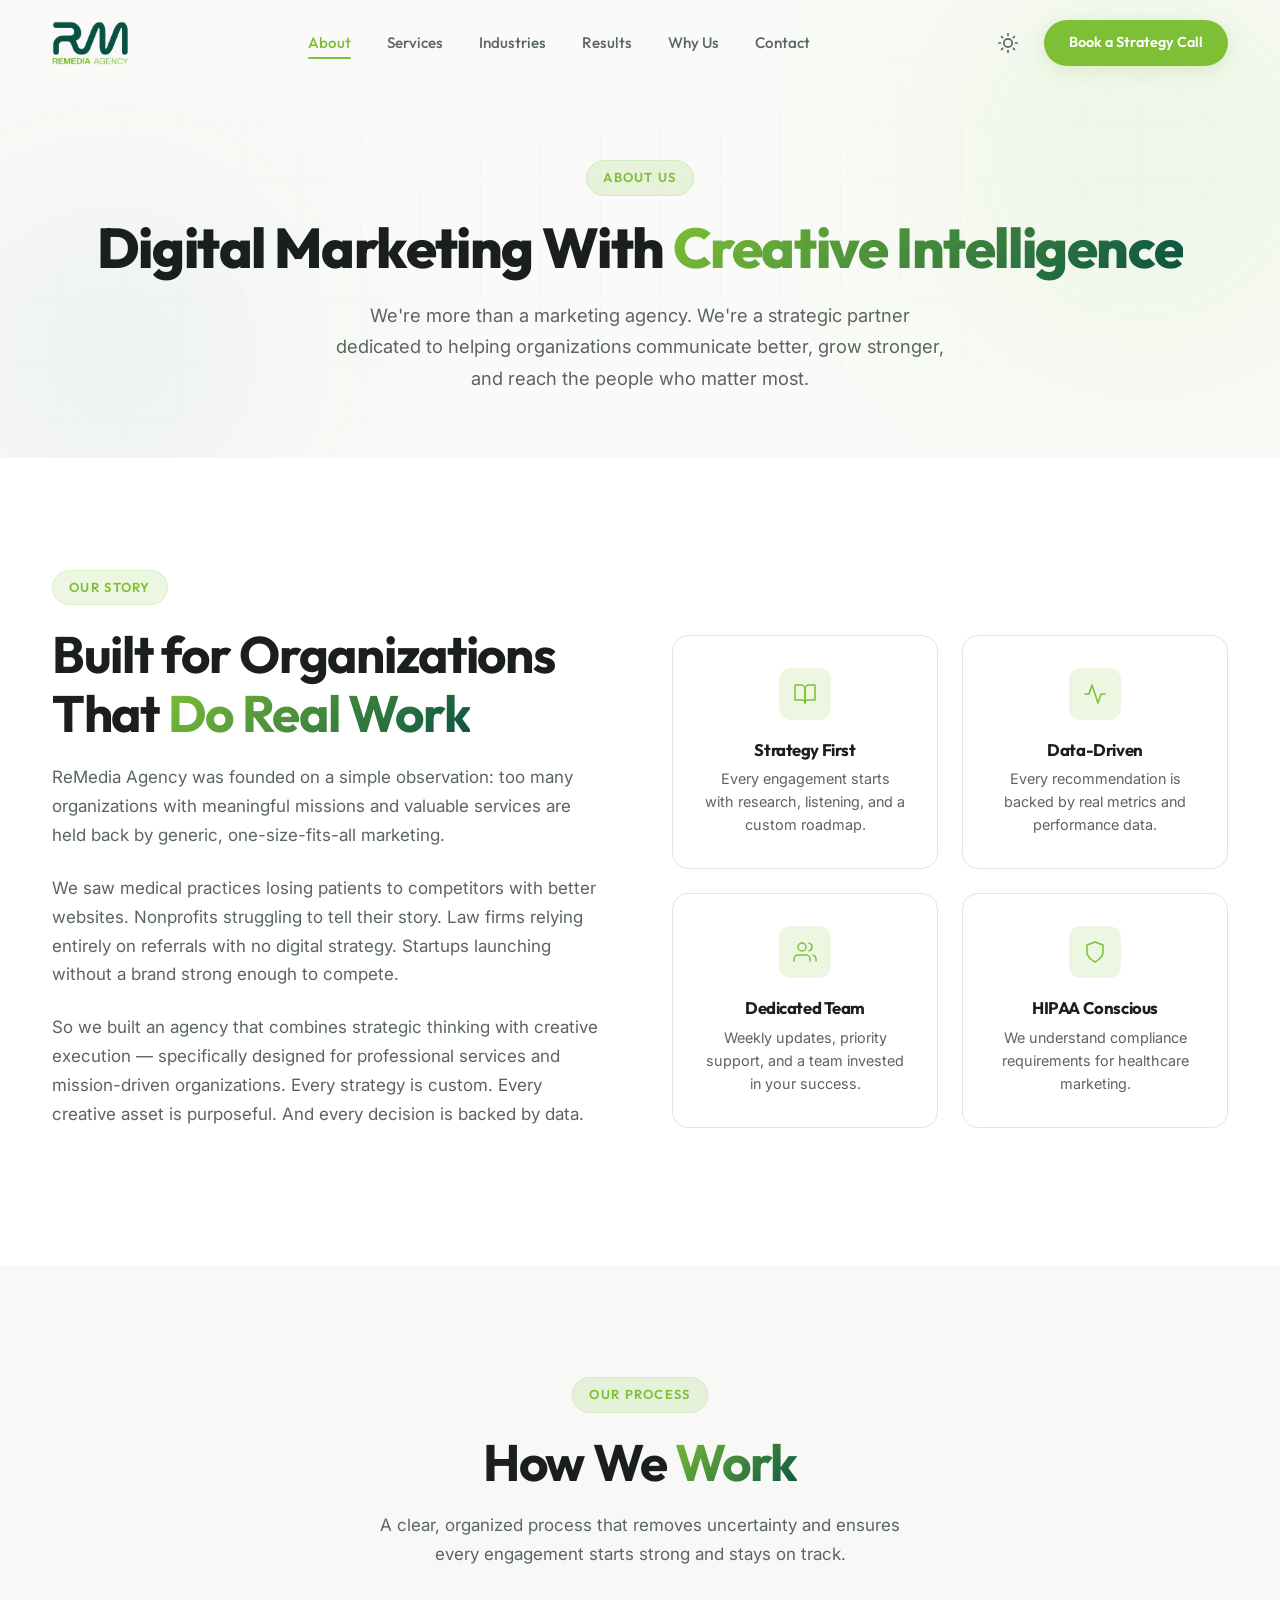
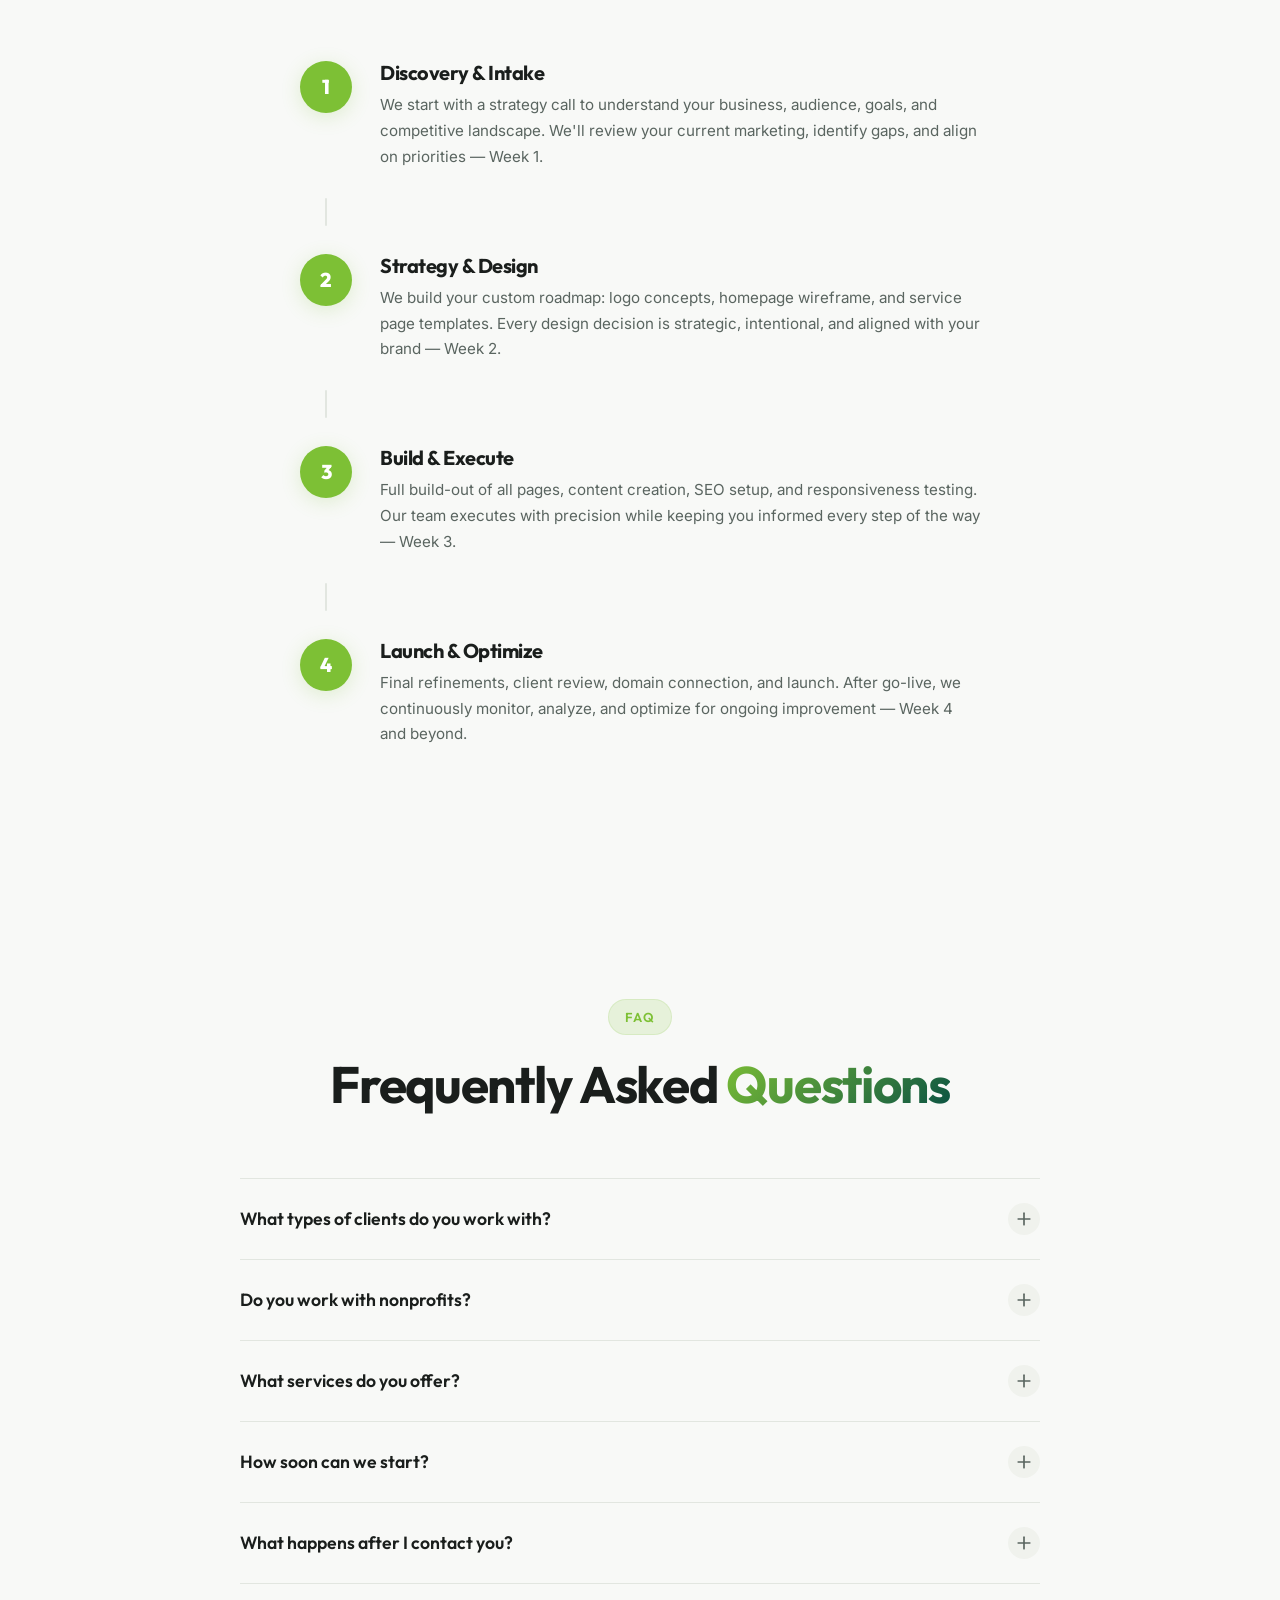
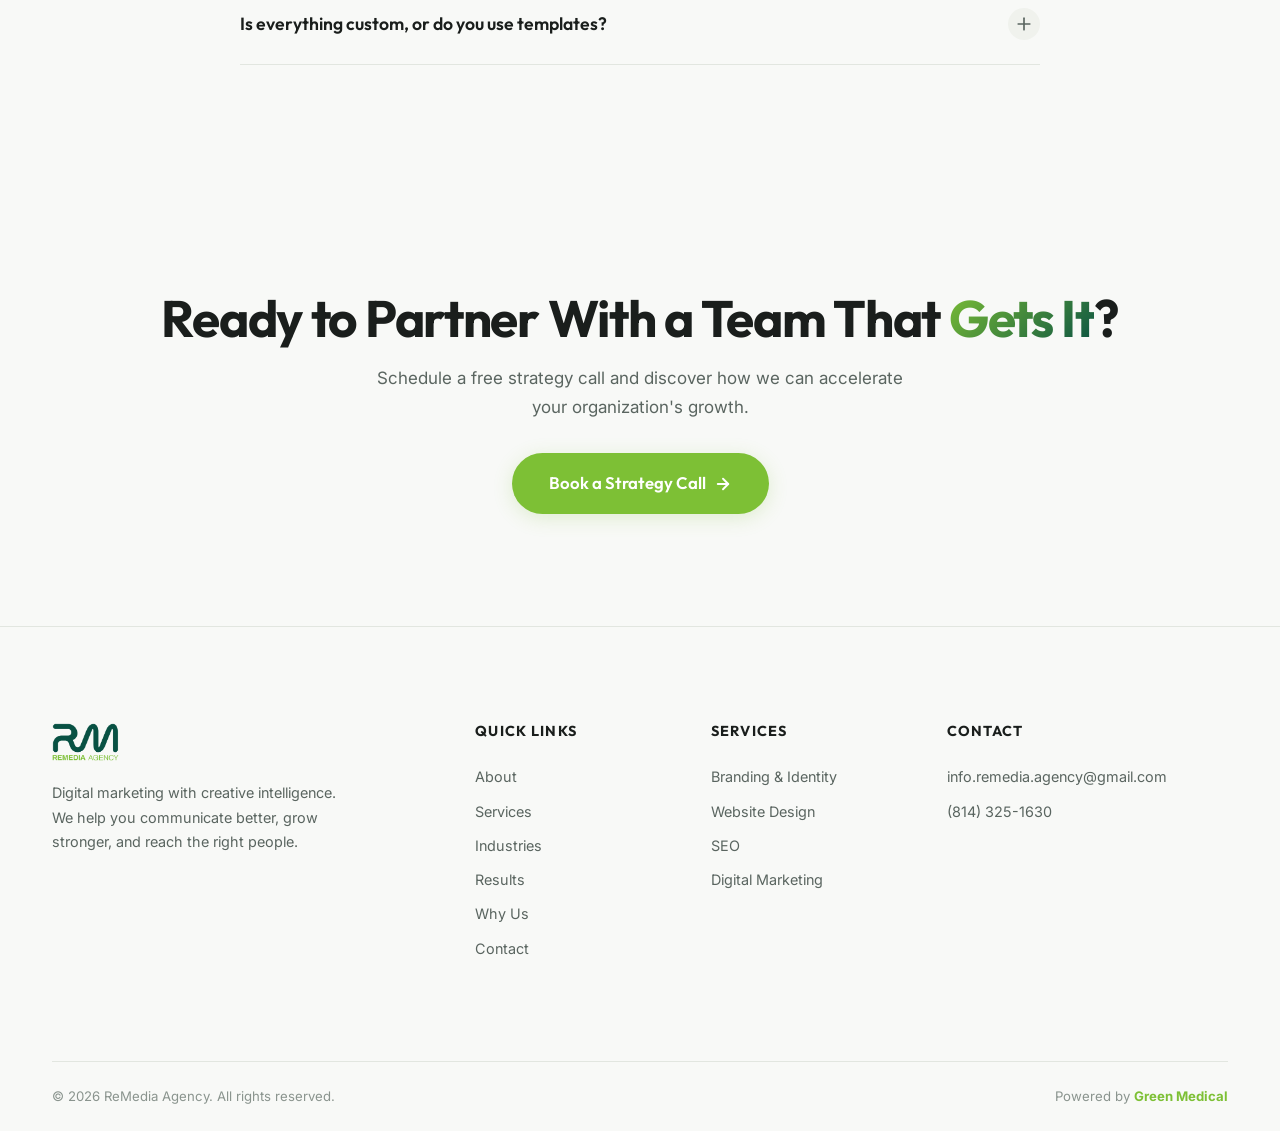
==== about.html @ ec01d097 "Initialize ReMedia Agency website" ====
<!DOCTYPE html>
<html lang="en" data-theme="light">
<head>
  <meta charset="UTF-8">
  <meta name="viewport" content="width=device-width, initial-scale=1.0">
  <title>About ReMedia Agency | Our Story, Mission & Process</title>
  <meta name="description" content="Learn about ReMedia Agency — a strategic digital marketing partner for healthcare, professional services, and mission-driven organizations. Discover our process and values.">
  <link rel="preconnect" href="https://fonts.googleapis.com">
  <link rel="preconnect" href="https://fonts.gstatic.com" crossorigin>
  <link href="https://fonts.googleapis.com/css2?family=Inter:wght@400;500;600;700&family=Outfit:wght@400;500;600;700;800&display=swap" rel="stylesheet">
  <link rel="stylesheet" href="css/style.css">
</head>
<body>

  <!-- NAVBAR -->
  <header id="site-header">
    <div class="container nav-container">
      <a href="index.html" class="logo" aria-label="ReMedia Agency Home">
        <img src="Logo-Remedia Agency(FA)-03.png" alt="ReMedia Agency">
      </a>
      <nav class="nav-links" id="nav-links">
        <a href="about.html">About</a>
        <a href="services.html">Services</a>
        <a href="industries.html">Industries</a>
        <a href="results.html">Results</a>
        <a href="why-remedia.html">Why Us</a>
        <a href="contact.html">Contact</a>
      </nav>
      <div class="nav-actions">
        <button class="theme-toggle" id="theme-toggle" aria-label="Toggle dark mode" title="Toggle dark mode">
          <svg class="icon-sun" width="20" height="20" viewBox="0 0 24 24" fill="none" stroke="currentColor" stroke-width="2" stroke-linecap="round" stroke-linejoin="round"><circle cx="12" cy="12" r="5"/><line x1="12" y1="1" x2="12" y2="3"/><line x1="12" y1="21" x2="12" y2="23"/><line x1="4.22" y1="4.22" x2="5.64" y2="5.64"/><line x1="18.36" y1="18.36" x2="19.78" y2="19.78"/><line x1="1" y1="12" x2="3" y2="12"/><line x1="21" y1="12" x2="23" y2="12"/><line x1="4.22" y1="19.78" x2="5.64" y2="18.36"/><line x1="18.36" y1="5.64" x2="19.78" y2="4.22"/></svg>
          <svg class="icon-moon" width="20" height="20" viewBox="0 0 24 24" fill="none" stroke="currentColor" stroke-width="2" stroke-linecap="round" stroke-linejoin="round"><path d="M21 12.79A9 9 0 1 1 11.21 3 7 7 0 0 0 21 12.79z"/></svg>
        </button>
        <a href="contact.html" class="btn btn-primary nav-cta-btn">Book a Strategy Call</a>
        <button class="hamburger" id="hamburger" aria-label="Open menu" aria-expanded="false">
          <span></span><span></span><span></span>
        </button>
      </div>
    </div>
    <div class="mobile-menu" id="mobile-menu">
      <nav class="mobile-nav">
        <a href="about.html">About</a>
        <a href="services.html">Services</a>
        <a href="industries.html">Industries</a>
        <a href="results.html">Results</a>
        <a href="why-remedia.html">Why Us</a>
        <a href="contact.html">Contact</a>
        <a href="contact.html" class="btn btn-primary" style="margin-top: 1rem; text-align: center;">Book a Strategy Call</a>
      </nav>
    </div>
  </header>

  <!-- PAGE HERO -->
  <section class="page-hero">
    <div class="page-hero-orb page-hero-orb-1"></div>
    <div class="page-hero-orb page-hero-orb-2"></div>
    <div class="container">
      <span class="section-tag">About Us</span>
      <h1>Digital Marketing With <span class="text-gradient">Creative Intelligence</span></h1>
      <p>We're more than a marketing agency. We're a strategic partner dedicated to helping organizations communicate better, grow stronger, and reach the people who matter most.</p>
    </div>
  </section>

  <!-- MISSION & STORY -->
  <section class="about-mission">
    <div class="container">
      <div class="about-mission-grid">
        <div class="service-detail-content reveal">
          <span class="section-tag">Our Story</span>
          <h2>Built for Organizations That <span class="text-gradient">Do Real Work</span></h2>
          <p>ReMedia Agency was founded on a simple observation: too many organizations with meaningful missions and valuable services are held back by generic, one-size-fits-all marketing.</p>
          <p>We saw medical practices losing patients to competitors with better websites. Nonprofits struggling to tell their story. Law firms relying entirely on referrals with no digital strategy. Startups launching without a brand strong enough to compete.</p>
          <p>So we built an agency that combines strategic thinking with creative execution — specifically designed for professional services and mission-driven organizations. Every strategy is custom. Every creative asset is purposeful. And every decision is backed by data.</p>
        </div>
        <div class="reveal" style="transition-delay: 0.15s;">
          <div class="about-values-grid" style="grid-template-columns: 1fr 1fr;">
            <div class="value-card">
              <div class="value-card-icon">
                <svg width="24" height="24" viewBox="0 0 24 24" fill="none" stroke="currentColor" stroke-width="1.5" stroke-linecap="round" stroke-linejoin="round"><path d="M2 3h6a4 4 0 0 1 4 4v14a3 3 0 0 0-3-3H2z"/><path d="M22 3h-6a4 4 0 0 0-4 4v14a3 3 0 0 1 3-3h7z"/></svg>
              </div>
              <h3>Strategy First</h3>
              <p>Every engagement starts with research, listening, and a custom roadmap.</p>
            </div>
            <div class="value-card">
              <div class="value-card-icon">
                <svg width="24" height="24" viewBox="0 0 24 24" fill="none" stroke="currentColor" stroke-width="1.5" stroke-linecap="round" stroke-linejoin="round"><polyline points="22 12 18 12 15 21 9 3 6 12 2 12"/></svg>
              </div>
              <h3>Data-Driven</h3>
              <p>Every recommendation is backed by real metrics and performance data.</p>
            </div>
            <div class="value-card">
              <div class="value-card-icon">
                <svg width="24" height="24" viewBox="0 0 24 24" fill="none" stroke="currentColor" stroke-width="1.5" stroke-linecap="round" stroke-linejoin="round"><path d="M17 21v-2a4 4 0 0 0-4-4H5a4 4 0 0 0-4 4v2"/><circle cx="9" cy="7" r="4"/><path d="M23 21v-2a4 4 0 0 0-3-3.87"/><path d="M16 3.13a4 4 0 0 1 0 7.75"/></svg>
              </div>
              <h3>Dedicated Team</h3>
              <p>Weekly updates, priority support, and a team invested in your success.</p>
            </div>
            <div class="value-card">
              <div class="value-card-icon">
                <svg width="24" height="24" viewBox="0 0 24 24" fill="none" stroke="currentColor" stroke-width="1.5" stroke-linecap="round" stroke-linejoin="round"><path d="M12 22s8-4 8-10V5l-8-3-8 3v7c0 6 8 10 8 10z"/></svg>
              </div>
              <h3>HIPAA Conscious</h3>
              <p>We understand compliance requirements for healthcare marketing.</p>
            </div>
          </div>
        </div>
      </div>
    </div>
  </section>

  <!-- PROCESS -->
  <section class="process" id="process">
    <div class="container">
      <div class="section-header reveal">
        <span class="section-tag">Our Process</span>
        <h2>How We <span class="text-gradient">Work</span></h2>
        <p>A clear, organized process that removes uncertainty and ensures every engagement starts strong and stays on track.</p>
      </div>

      <div class="process-timeline">
        <div class="process-step reveal">
          <div class="process-step-number">1</div>
          <div class="process-step-content">
            <h3>Discovery & Intake</h3>
            <p>We start with a strategy call to understand your business, audience, goals, and competitive landscape. We'll review your current marketing, identify gaps, and align on priorities — Week 1.</p>
          </div>
        </div>
        <div class="process-connector reveal"></div>
        <div class="process-step reveal" style="transition-delay: 0.1s;">
          <div class="process-step-number">2</div>
          <div class="process-step-content">
            <h3>Strategy & Design</h3>
            <p>We build your custom roadmap: logo concepts, homepage wireframe, and service page templates. Every design decision is strategic, intentional, and aligned with your brand — Week 2.</p>
          </div>
        </div>
        <div class="process-connector reveal"></div>
        <div class="process-step reveal" style="transition-delay: 0.2s;">
          <div class="process-step-number">3</div>
          <div class="process-step-content">
            <h3>Build & Execute</h3>
            <p>Full build-out of all pages, content creation, SEO setup, and responsiveness testing. Our team executes with precision while keeping you informed every step of the way — Week 3.</p>
          </div>
        </div>
        <div class="process-connector reveal"></div>
        <div class="process-step reveal" style="transition-delay: 0.3s;">
          <div class="process-step-number">4</div>
          <div class="process-step-content">
            <h3>Launch & Optimize</h3>
            <p>Final refinements, client review, domain connection, and launch. After go-live, we continuously monitor, analyze, and optimize for ongoing improvement — Week 4 and beyond.</p>
          </div>
        </div>
      </div>
    </div>
  </section>

  <!-- FAQ -->
  <section class="faq" id="faq">
    <div class="container">
      <div class="section-header reveal">
        <span class="section-tag">FAQ</span>
        <h2>Frequently Asked <span class="text-gradient">Questions</span></h2>
      </div>

      <div class="faq-container reveal">
        <div class="faq-item">
          <button class="faq-question" aria-expanded="false">
            What types of clients do you work with?
            <span class="faq-icon"><svg width="20" height="20" viewBox="0 0 24 24" fill="none" stroke="currentColor" stroke-width="2" stroke-linecap="round" stroke-linejoin="round"><line x1="12" y1="5" x2="12" y2="19"/><line x1="5" y1="12" x2="19" y2="12"/></svg></span>
          </button>
          <div class="faq-answer">
            <div class="faq-answer-inner">
              We specialize in serving two core audiences: professional service businesses (medical practices, law firms, startups, and service-based companies) and mission-driven nonprofits (social services, educational organizations, religious organizations, and community-focused groups). If your organization has a clear purpose and real growth goals, we're likely a great fit.
            </div>
          </div>
        </div>

        <div class="faq-item">
          <button class="faq-question" aria-expanded="false">
            Do you work with nonprofits?
            <span class="faq-icon"><svg width="20" height="20" viewBox="0 0 24 24" fill="none" stroke="currentColor" stroke-width="2" stroke-linecap="round" stroke-linejoin="round"><line x1="12" y1="5" x2="12" y2="19"/><line x1="5" y1="12" x2="19" y2="12"/></svg></span>
          </button>
          <div class="faq-answer">
            <div class="faq-answer-inner">
              Absolutely. Working with nonprofits is central to what we do. We help mission-driven organizations with branding, outreach, fundraising campaigns, donor engagement, and digital strategy. We understand nonprofits have unique goals and constraints, and we tailor our approach accordingly.
            </div>
          </div>
        </div>

        <div class="faq-item">
          <button class="faq-question" aria-expanded="false">
            What services do you offer?
            <span class="faq-icon"><svg width="20" height="20" viewBox="0 0 24 24" fill="none" stroke="currentColor" stroke-width="2" stroke-linecap="round" stroke-linejoin="round"><line x1="12" y1="5" x2="12" y2="19"/><line x1="5" y1="12" x2="19" y2="12"/></svg></span>
          </button>
          <div class="faq-answer">
            <div class="faq-answer-inner">
              We offer comprehensive digital marketing services including branding & identity, website design & development, search engine optimization, social media management, PPC advertising, email marketing, podcast & YouTube production, and marketing strategy consulting. Each service can be delivered individually or as part of a comprehensive marketing plan.
            </div>
          </div>
        </div>

        <div class="faq-item">
          <button class="faq-question" aria-expanded="false">
            How soon can we start?
            <span class="faq-icon"><svg width="20" height="20" viewBox="0 0 24 24" fill="none" stroke="currentColor" stroke-width="2" stroke-linecap="round" stroke-linejoin="round"><line x1="12" y1="5" x2="12" y2="19"/><line x1="5" y1="12" x2="19" y2="12"/></svg></span>
          </button>
          <div class="faq-answer">
            <div class="faq-answer-inner">
              Most engagements begin within 1–2 weeks of our initial strategy call. Our structured 4-week process means you can go from first conversation to a fully launched website and marketing strategy in about a month. The exact timeline depends on scope, but we're built to move efficiently without cutting corners.
            </div>
          </div>
        </div>

        <div class="faq-item">
          <button class="faq-question" aria-expanded="false">
            What happens after I contact you?
            <span class="faq-icon"><svg width="20" height="20" viewBox="0 0 24 24" fill="none" stroke="currentColor" stroke-width="2" stroke-linecap="round" stroke-linejoin="round"><line x1="12" y1="5" x2="12" y2="19"/><line x1="5" y1="12" x2="19" y2="12"/></svg></span>
          </button>
          <div class="faq-answer">
            <div class="faq-answer-inner">
              After you reach out, we'll schedule a free strategy call to learn about your organization, goals, and challenges. From there, we put together a tailored proposal outlining our recommended approach and timeline. No pressure, no hard sell — just an honest conversation about how we can help.
            </div>
          </div>
        </div>

        <div class="faq-item">
          <button class="faq-question" aria-expanded="false">
            Is everything custom, or do you use templates?
            <span class="faq-icon"><svg width="20" height="20" viewBox="0 0 24 24" fill="none" stroke="currentColor" stroke-width="2" stroke-linecap="round" stroke-linejoin="round"><line x1="12" y1="5" x2="12" y2="19"/><line x1="5" y1="12" x2="19" y2="12"/></svg></span>
          </button>
          <div class="faq-answer">
            <div class="faq-answer-inner">
              Always custom. We don't believe in one-size-fits-all marketing. Every strategy, design, and piece of content we create is built specifically for your organization. Custom blog posts, custom video reels, custom social media content — not template-based filler that looks like everyone else.
            </div>
          </div>
        </div>
      </div>
    </div>
  </section>

  <!-- CTA BANNER -->
  <section class="page-cta-banner">
    <div class="container reveal">
      <h2>Ready to Partner With a Team That <span class="text-gradient">Gets It</span>?</h2>
      <p>Schedule a free strategy call and discover how we can accelerate your organization's growth.</p>
      <a href="contact.html" class="btn btn-primary btn-lg">Book a Strategy Call <svg width="18" height="18" viewBox="0 0 24 24" fill="none" stroke="currentColor" stroke-width="2.5" stroke-linecap="round" stroke-linejoin="round"><line x1="5" y1="12" x2="19" y2="12"/><polyline points="12 5 19 12 12 19"/></svg></a>
    </div>
  </section>

  <!-- FOOTER -->
  <footer class="site-footer">
    <div class="container">
      <div class="footer-grid">
        <div class="footer-brand">
          <img src="Logo-Remedia Agency(FA)-03.png" alt="ReMedia Agency" class="footer-logo">
          <p>Digital marketing with creative intelligence. We help you communicate better, grow stronger, and reach the right people.</p>
        </div>
        <div class="footer-links">
          <h4>Quick Links</h4>
          <a href="about.html">About</a>
          <a href="services.html">Services</a>
          <a href="industries.html">Industries</a>
          <a href="results.html">Results</a>
          <a href="why-remedia.html">Why Us</a>
          <a href="contact.html">Contact</a>
        </div>
        <div class="footer-links">
          <h4>Services</h4>
          <a href="services/branding.html">Branding & Identity</a>
          <a href="services/website-design.html">Website Design</a>
          <a href="services/seo.html">SEO</a>
          <a href="services/digital-marketing.html">Digital Marketing</a>
        </div>
        <div class="footer-links">
          <h4>Contact</h4>
          <a href="mailto:info.remedia.agency@gmail.com">info.remedia.agency@gmail.com</a>
          <a href="tel:8143251630">(814) 325-1630</a>
        </div>
      </div>
      <div class="footer-bottom">
        <div>&copy; 2026 ReMedia Agency. All rights reserved.</div>
        <div>Powered by <strong>Green Medical</strong></div>
      </div>
    </div>
  </footer>

  <script src="js/main.js"></script>
</body>
</html>
---- css/style.css ----
/* ═══════════════════════════════════════════════════════════════
   ReMedia Agency — Premium Design System
   ═══════════════════════════════════════════════════════════════ */

@import url('https://fonts.googleapis.com/css2?family=Inter:wght@400;500;600;700&family=Outfit:wght@400;500;600;700;800&display=swap');

/* ─── Design Tokens ─────────────────────────────────────────── */
:root {
  /* Brand Colors */
  --brand-primary: #7dc035;
  --brand-primary-dark: #6aab2a;
  --brand-primary-light: #95d054;
  --brand-secondary: #095143;
  --brand-secondary-dark: #063a30;
  --brand-secondary-light: #0c6b58;
  --brand-glow: rgba(125, 192, 53, 0.15);
  --brand-glow-strong: rgba(125, 192, 53, 0.25);

  /* Light Theme (default) */
  --bg-primary: #ffffff;
  --bg-secondary: #f8f9f7;
  --bg-tertiary: #f0f2ed;
  --bg-hero: #fafbf8;
  --surface: #ffffff;
  --surface-raised: #ffffff;
  --surface-hover: #f5f6f3;

  --text-primary: #1a1e1c;
  --text-secondary: #5a6560;
  --text-tertiary: #8a948e;
  --text-on-brand: #ffffff;

  --border-color: #e2e6e0;
  --border-light: #eef0ec;
  --border-hover: #c8cec5;

  --glass-bg: rgba(255, 255, 255, 0.85);
  --glass-border: rgba(0, 0, 0, 0.06);

  --shadow-xs: 0 1px 2px rgba(0, 0, 0, 0.04);
  --shadow-sm: 0 2px 8px rgba(0, 0, 0, 0.06);
  --shadow-md: 0 4px 16px rgba(0, 0, 0, 0.08);
  --shadow-lg: 0 8px 32px rgba(0, 0, 0, 0.10);
  --shadow-xl: 0 16px 48px rgba(0, 0, 0, 0.12);
  --shadow-brand: 0 4px 20px rgba(125, 192, 53, 0.2);

  /* Typography */
  --font-heading: 'Outfit', -apple-system, sans-serif;
  --font-body: 'Inter', -apple-system, sans-serif;

  /* Spacing */
  --space-xs: 0.5rem;
  --space-sm: 1rem;
  --space-md: 1.5rem;
  --space-lg: 2.5rem;
  --space-xl: 4rem;
  --space-2xl: 6rem;
  --space-3xl: 8rem;
  --section-padding: 7rem;

  /* Layout */
  --max-width: 1240px;
  --max-width-narrow: 800px;

  /* Radii */
  --radius-xs: 6px;
  --radius-sm: 8px;
  --radius-md: 12px;
  --radius-lg: 16px;
  --radius-xl: 20px;
  --radius-2xl: 24px;
  --radius-full: 9999px;

  /* Transitions */
  --ease-out: cubic-bezier(0.22, 1, 0.36, 1);
  --ease-spring: cubic-bezier(0.34, 1.56, 0.64, 1);
  --transition-fast: 0.2s var(--ease-out);
  --transition-base: 0.35s var(--ease-out);
  --transition-slow: 0.6s var(--ease-out);
}

/* ─── Dark Theme ────────────────────────────────────────────── */
[data-theme="dark"] {
  --bg-primary: #0c100e;
  --bg-secondary: #141a16;
  --bg-tertiary: #1a221d;
  --bg-hero: #0e1310;
  --surface: #1a221d;
  --surface-raised: #1e2822;
  --surface-hover: #222d27;

  --text-primary: #f0f2ed;
  --text-secondary: #a0aea5;
  --text-tertiary: #6b7a72;

  --border-color: rgba(255, 255, 255, 0.08);
  --border-light: rgba(255, 255, 255, 0.05);
  --border-hover: rgba(255, 255, 255, 0.15);

  --glass-bg: rgba(12, 16, 14, 0.85);
  --glass-border: rgba(255, 255, 255, 0.06);

  --shadow-xs: 0 1px 2px rgba(0, 0, 0, 0.2);
  --shadow-sm: 0 2px 8px rgba(0, 0, 0, 0.3);
  --shadow-md: 0 4px 16px rgba(0, 0, 0, 0.35);
  --shadow-lg: 0 8px 32px rgba(0, 0, 0, 0.4);
  --shadow-xl: 0 16px 48px rgba(0, 0, 0, 0.5);
  --shadow-brand: 0 4px 20px rgba(125, 192, 53, 0.15);
}


/* ═══════════════════════════════════════════════════════════════
   BASE & RESET
   ═══════════════════════════════════════════════════════════════ */

*, *::before, *::after {
  margin: 0;
  padding: 0;
  box-sizing: border-box;
}

html {
  scroll-behavior: smooth;
  font-size: 16px;
  -webkit-text-size-adjust: 100%;
}

body {
  font-family: var(--font-body);
  background: var(--bg-primary);
  color: var(--text-primary);
  line-height: 1.6;
  overflow-x: hidden;
  -webkit-font-smoothing: antialiased;
  -moz-osx-font-smoothing: grayscale;
  transition: background-color 0.4s var(--ease-out), color 0.4s var(--ease-out);
}

img {
  max-width: 100%;
  height: auto;
  display: block;
}

a {
  color: inherit;
  text-decoration: none;
}

button {
  font-family: inherit;
  cursor: pointer;
  border: none;
  background: none;
}


/* ═══════════════════════════════════════════════════════════════
   TYPOGRAPHY
   ═══════════════════════════════════════════════════════════════ */

h1, h2, h3, h4, h5, h6 {
  font-family: var(--font-heading);
  font-weight: 700;
  line-height: 1.15;
  letter-spacing: -0.025em;
  color: var(--text-primary);
}

h1 { font-size: clamp(2.75rem, 5.5vw, 4.5rem); font-weight: 800; }
h2 { font-size: clamp(2rem, 4vw, 3.25rem); }
h3 { font-size: clamp(1.25rem, 2vw, 1.5rem); }
h4 { font-size: 1.125rem; }

p {
  color: var(--text-secondary);
  font-size: 1.0625rem;
  line-height: 1.7;
  max-width: 65ch;
}

.text-gradient {
  background: linear-gradient(135deg, var(--brand-primary) 0%, var(--brand-secondary) 100%);
  -webkit-background-clip: text;
  -webkit-text-fill-color: transparent;
  background-clip: text;
}

[data-theme="dark"] .text-gradient {
  background: linear-gradient(135deg, var(--brand-primary-light) 0%, var(--brand-primary) 100%);
  -webkit-background-clip: text;
  background-clip: text;
}


/* ═══════════════════════════════════════════════════════════════
   LAYOUT
   ═══════════════════════════════════════════════════════════════ */

.container {
  max-width: var(--max-width);
  margin: 0 auto;
  padding: 0 2rem;
}

section {
  padding: var(--section-padding) 0;
  position: relative;
}

.section-header {
  text-align: center;
  margin-bottom: var(--space-xl);
  max-width: 680px;
  margin-left: auto;
  margin-right: auto;
}

.section-header p {
  margin: 1.25rem auto 0;
  max-width: 560px;
}

.section-tag {
  display: inline-block;
  font-family: var(--font-heading);
  font-size: 0.8125rem;
  font-weight: 600;
  text-transform: uppercase;
  letter-spacing: 0.1em;
  color: var(--brand-primary);
  background: var(--brand-glow);
  padding: 0.4rem 1rem;
  border-radius: var(--radius-full);
  margin-bottom: 1.25rem;
  border: 1px solid rgba(125, 192, 53, 0.15);
}


/* ═══════════════════════════════════════════════════════════════
   BUTTONS
   ═══════════════════════════════════════════════════════════════ */

.btn {
  display: inline-flex;
  align-items: center;
  justify-content: center;
  gap: 0.5rem;
  padding: 0.875rem 2rem;
  border-radius: var(--radius-full);
  font-family: var(--font-heading);
  font-weight: 600;
  font-size: 0.975rem;
  text-decoration: none;
  transition: all var(--transition-base);
  cursor: pointer;
  border: 1.5px solid transparent;
  white-space: nowrap;
  position: relative;
  overflow: hidden;
}

.btn-primary {
  background: var(--brand-primary);
  color: #fff;
  box-shadow: var(--shadow-brand);
}

.btn-primary:hover {
  background: var(--brand-primary-dark);
  transform: translateY(-2px);
  box-shadow: 0 6px 24px rgba(125, 192, 53, 0.3);
}

.btn-primary:active {
  transform: translateY(0);
}

.btn-secondary {
  background: transparent;
  color: var(--text-primary);
  border-color: var(--border-color);
}

.btn-secondary:hover {
  background: var(--surface-hover);
  border-color: var(--border-hover);
  transform: translateY(-2px);
}

.btn-lg {
  padding: 1rem 2.25rem;
  font-size: 1.05rem;
}

.btn-full {
  width: 100%;
}

.btn svg {
  transition: transform var(--transition-fast);
}

.btn:hover svg {
  transform: translateX(3px);
}


/* ═══════════════════════════════════════════════════════════════
   NAVBAR
   ═══════════════════════════════════════════════════════════════ */

#site-header {
  position: fixed;
  top: 0;
  left: 0;
  right: 0;
  z-index: 1000;
  padding: 1.25rem 0;
  transition: all var(--transition-base);
}

#site-header.scrolled {
  background: var(--glass-bg);
  backdrop-filter: blur(20px) saturate(180%);
  -webkit-backdrop-filter: blur(20px) saturate(180%);
  border-bottom: 1px solid var(--glass-border);
  padding: 0.75rem 0;
  box-shadow: var(--shadow-sm);
}

.nav-container {
  display: flex;
  justify-content: space-between;
  align-items: center;
}

.logo {
  display: flex;
  align-items: center;
  flex-shrink: 0;
  z-index: 10;
}

.logo img {
  height: 44px;
  width: auto;
  transition: transform var(--transition-fast);
}

[data-theme="dark"] .logo img {
  filter: brightness(1.8) contrast(1.1);
}

.logo:hover img {
  transform: scale(1.04);
}

.nav-links {
  display: flex;
  gap: 2.25rem;
  align-items: center;
}

.nav-links a {
  font-family: var(--font-heading);
  font-weight: 500;
  font-size: 0.95rem;
  color: var(--text-secondary);
  transition: color var(--transition-fast);
  position: relative;
}

.nav-links a::after {
  content: '';
  position: absolute;
  bottom: -4px;
  left: 0;
  width: 0;
  height: 2px;
  background: var(--brand-primary);
  transition: width var(--transition-base);
  border-radius: 1px;
}

.nav-links a:hover {
  color: var(--text-primary);
}

.nav-links a:hover::after {
  width: 100%;
}

.nav-actions {
  display: flex;
  align-items: center;
  gap: 1rem;
}

/* Theme Toggle */
.theme-toggle {
  width: 40px;
  height: 40px;
  display: flex;
  align-items: center;
  justify-content: center;
  border-radius: var(--radius-full);
  color: var(--text-secondary);
  transition: all var(--transition-fast);
  background: transparent;
  border: 1px solid transparent;
}

.theme-toggle:hover {
  background: var(--surface-hover);
  color: var(--text-primary);
  border-color: var(--border-color);
}

.icon-moon { display: none; }
[data-theme="dark"] .icon-sun { display: none; }
[data-theme="dark"] .icon-moon { display: block; }

/* Hamburger */
.hamburger {
  display: none;
  flex-direction: column;
  justify-content: center;
  gap: 5px;
  width: 40px;
  height: 40px;
  z-index: 10;
}

.hamburger span {
  display: block;
  width: 22px;
  height: 2px;
  background: var(--text-primary);
  border-radius: 2px;
  transition: all var(--transition-base);
  margin: 0 auto;
}

.hamburger.active span:nth-child(1) {
  transform: translateY(7px) rotate(45deg);
}

.hamburger.active span:nth-child(2) {
  opacity: 0;
}

.hamburger.active span:nth-child(3) {
  transform: translateY(-7px) rotate(-45deg);
}

.nav-cta-btn {
  padding: 0.65rem 1.5rem !important;
  font-size: 0.9rem !important;
}

/* Mobile Menu */
.mobile-menu {
  position: fixed;
  top: 0;
  left: 0;
  right: 0;
  bottom: 0;
  background: var(--bg-primary);
  z-index: 5;
  display: flex;
  align-items: center;
  justify-content: center;
  opacity: 0;
  visibility: hidden;
  transition: all var(--transition-base);
}

.mobile-menu.active {
  opacity: 1;
  visibility: visible;
}

.mobile-nav {
  display: flex;
  flex-direction: column;
  gap: 1.5rem;
  text-align: center;
}

.mobile-nav a {
  font-family: var(--font-heading);
  font-size: 1.5rem;
  font-weight: 600;
  color: var(--text-primary);
  transition: color var(--transition-fast);
}

.mobile-nav a:hover {
  color: var(--brand-primary);
}


/* ═══════════════════════════════════════════════════════════════
   HERO SECTION
   ═══════════════════════════════════════════════════════════════ */

.hero {
  min-height: 100vh;
  display: flex;
  align-items: center;
  padding-top: 6rem;
  padding-bottom: 2rem;
  position: relative;
  overflow: hidden;
  background: var(--bg-hero);
}

.hero-bg-shapes {
  position: absolute;
  inset: 0;
  z-index: 0;
  overflow: hidden;
  pointer-events: none;
}

.hero-gradient-orb {
  position: absolute;
  border-radius: 50%;
  filter: blur(120px);
  opacity: 0.12;
}

.hero-orb-1 {
  width: 600px;
  height: 600px;
  background: var(--brand-primary);
  top: -15%;
  right: -10%;
}

.hero-orb-2 {
  width: 500px;
  height: 500px;
  background: var(--brand-secondary);
  bottom: -20%;
  left: -10%;
  opacity: 0.08;
}

[data-theme="dark"] .hero-gradient-orb {
  opacity: 0.2;
}

.hero-grid-pattern {
  position: absolute;
  inset: 0;
  background-image:
    linear-gradient(var(--border-light) 1px, transparent 1px),
    linear-gradient(90deg, var(--border-light) 1px, transparent 1px);
  background-size: 60px 60px;
  opacity: 0.5;
  mask-image: radial-gradient(ellipse 70% 60% at 50% 40%, black 30%, transparent 100%);
  -webkit-mask-image: radial-gradient(ellipse 70% 60% at 50% 40%, black 30%, transparent 100%);
}

.hero-content {
  position: relative;
  z-index: 1;
  text-align: center;
  max-width: 860px;
  margin: 0 auto;
}

.hero-badge {
  display: inline-flex;
  align-items: center;
  gap: 0.5rem;
  font-family: var(--font-heading);
  font-size: 0.825rem;
  font-weight: 500;
  color: var(--text-secondary);
  background: var(--surface-raised);
  padding: 0.5rem 1.25rem;
  border-radius: var(--radius-full);
  border: 1px solid var(--border-color);
  margin-bottom: 2rem;
  box-shadow: var(--shadow-xs);
}

.badge-dot {
  width: 8px;
  height: 8px;
  background: var(--brand-primary);
  border-radius: 50%;
  animation: pulse-dot 2s ease-in-out infinite;
}

@keyframes pulse-dot {
  0%, 100% { opacity: 1; box-shadow: 0 0 0 0 rgba(125, 192, 53, 0.4); }
  50% { opacity: 0.8; box-shadow: 0 0 0 6px rgba(125, 192, 53, 0); }
}

.hero h1 {
  margin-bottom: 1.5rem;
  line-height: 1.1;
}

.hero-subtitle {
  font-size: 1.2rem !important;
  margin: 0 auto 2.5rem;
  max-width: 640px;
}

.hero-cta {
  display: flex;
  gap: 1rem;
  justify-content: center;
  flex-wrap: wrap;
  margin-bottom: 3.5rem;
}

.hero-stats {
  display: flex;
  justify-content: center;
  align-items: center;
  gap: 2.5rem;
  padding-top: 3rem;
  border-top: 1px solid var(--border-light);
}

.hero-stat {
  text-align: center;
}

.hero-stat-number {
  font-family: var(--font-heading);
  font-size: 2.25rem;
  font-weight: 800;
  color: var(--brand-secondary);
  line-height: 1;
}

[data-theme="dark"] .hero-stat-number {
  color: var(--brand-primary);
}

.hero-stat-suffix {
  font-family: var(--font-heading);
  font-size: 1.5rem;
  font-weight: 700;
  color: var(--brand-primary);
}

.hero-stat-label {
  display: block;
  font-size: 0.825rem;
  color: var(--text-tertiary);
  margin-top: 0.35rem;
  font-weight: 500;
}

.hero-stat-divider {
  width: 1px;
  height: 40px;
  background: var(--border-color);
}

/* Hero Reveal Animations */
.reveal-on-load {
  opacity: 0;
  transform: translateY(25px);
  animation: heroFadeUp 0.8s var(--ease-out) forwards;
}

.delay-1 { animation-delay: 0.15s; }
.delay-2 { animation-delay: 0.3s; }
.delay-3 { animation-delay: 0.45s; }
.delay-4 { animation-delay: 0.6s; }

@keyframes heroFadeUp {
  to {
    opacity: 1;
    transform: translateY(0);
  }
}


/* ═══════════════════════════════════════════════════════════════
   TRUST BAR
   ═══════════════════════════════════════════════════════════════ */

.trust-bar {
  padding: 3.5rem 0;
  background: var(--bg-primary);
  border-top: 1px solid var(--border-light);
  border-bottom: 1px solid var(--border-light);
}

.trust-label {
  text-align: center;
  font-size: 0.8125rem;
  font-weight: 500;
  text-transform: uppercase;
  letter-spacing: 0.12em;
  color: var(--text-tertiary);
  margin-bottom: 2rem;
}

.trust-logos {
  display: flex;
  justify-content: center;
  align-items: center;
  gap: 3.5rem;
  flex-wrap: wrap;
}

.trust-logo-item {
  font-family: var(--font-heading);
  font-size: 1.125rem;
  font-weight: 700;
  color: var(--text-tertiary);
  opacity: 0.55;
  transition: opacity var(--transition-base);
  letter-spacing: -0.01em;
  white-space: nowrap;
}

.trust-logos:hover .trust-logo-item {
  opacity: 0.85;
}


/* ═══════════════════════════════════════════════════════════════
   AUDIENCE FIT SECTION
   ═══════════════════════════════════════════════════════════════ */

.audience {
  background: var(--bg-secondary);
}

.audience-grid {
  display: grid;
  grid-template-columns: 1fr 1fr;
  gap: 2rem;
}

.audience-card {
  background: var(--surface-raised);
  border: 1px solid var(--border-color);
  border-radius: var(--radius-xl);
  padding: 2.5rem;
  transition: all var(--transition-base);
  position: relative;
  overflow: hidden;
}

.audience-card::before {
  content: '';
  position: absolute;
  top: 0;
  left: 0;
  right: 0;
  height: 3px;
  background: linear-gradient(90deg, var(--brand-primary), var(--brand-secondary));
  opacity: 0;
  transition: opacity var(--transition-base);
}

.audience-card:hover {
  border-color: var(--border-hover);
  box-shadow: var(--shadow-lg);
  transform: translateY(-4px);
}

.audience-card:hover::before {
  opacity: 1;
}

.audience-card-icon {
  width: 56px;
  height: 56px;
  display: flex;
  align-items: center;
  justify-content: center;
  background: var(--brand-glow);
  color: var(--brand-primary);
  border-radius: var(--radius-md);
  margin-bottom: 1.5rem;
}

.audience-card h3 {
  margin-bottom: 0.75rem;
}

.audience-card > p {
  margin-bottom: 1.5rem;
}

.audience-list {
  list-style: none;
  margin-bottom: 1.75rem;
}

.audience-list li {
  padding: 0.45rem 0;
  color: var(--text-secondary);
  font-size: 0.95rem;
  padding-left: 1.5rem;
  position: relative;
}

.audience-list li::before {
  content: '';
  position: absolute;
  left: 0;
  top: 50%;
  transform: translateY(-50%);
  width: 6px;
  height: 6px;
  border-radius: 50%;
  background: var(--brand-primary);
}

.audience-outcomes {
  display: flex;
  flex-wrap: wrap;
  gap: 0.5rem;
}

.outcome-tag {
  font-size: 0.8rem;
  font-weight: 600;
  color: var(--brand-secondary);
  background: var(--brand-glow);
  padding: 0.3rem 0.85rem;
  border-radius: var(--radius-full);
  letter-spacing: 0.01em;
}

[data-theme="dark"] .outcome-tag {
  color: var(--brand-primary);
}


/* ═══════════════════════════════════════════════════════════════
   SERVICES SECTION
   ═══════════════════════════════════════════════════════════════ */

.services {
  background: var(--bg-primary);
}

.services-grid {
  display: grid;
  grid-template-columns: repeat(4, 1fr);
  gap: 1.5rem;
}

.service-card {
  background: var(--surface-raised);
  border: 1px solid var(--border-color);
  border-radius: var(--radius-lg);
  padding: 2rem 1.75rem;
  transition: all var(--transition-base);
  position: relative;
}

.service-card:hover {
  border-color: var(--brand-primary);
  box-shadow: var(--shadow-md);
  transform: translateY(-4px);
}

.service-icon {
  width: 52px;
  height: 52px;
  display: flex;
  align-items: center;
  justify-content: center;
  background: var(--bg-tertiary);
  color: var(--brand-primary);
  border-radius: var(--radius-md);
  margin-bottom: 1.25rem;
  transition: all var(--transition-base);
}

.service-card:hover .service-icon {
  background: var(--brand-primary);
  color: #fff;
}

.service-card h3 {
  margin-bottom: 0.75rem;
  font-size: 1.15rem;
}

.service-card p {
  font-size: 0.925rem;
  line-height: 1.65;
}

.services-cta {
  text-align: center;
  margin-top: 3rem;
}


/* ═══════════════════════════════════════════════════════════════
   WHY REMEDIA SECTION
   ═══════════════════════════════════════════════════════════════ */

.why-remedia {
  background: var(--bg-secondary);
}

.why-grid {
  display: grid;
  grid-template-columns: repeat(3, 1fr);
  gap: 1.5rem;
}

.why-card {
  background: var(--surface-raised);
  border: 1px solid var(--border-color);
  border-radius: var(--radius-lg);
  padding: 2.25rem 2rem;
  transition: all var(--transition-base);
}

.why-card:hover {
  border-color: var(--border-hover);
  box-shadow: var(--shadow-md);
  transform: translateY(-3px);
}

.why-number {
  font-family: var(--font-heading);
  font-size: 2rem;
  font-weight: 800;
  color: var(--brand-glow-strong);
  margin-bottom: 1rem;
  line-height: 1;
  background: linear-gradient(135deg, var(--brand-primary), var(--brand-secondary));
  -webkit-background-clip: text;
  -webkit-text-fill-color: transparent;
  background-clip: text;
  opacity: 0.4;
}

.why-card h3 {
  margin-bottom: 0.75rem;
  font-size: 1.15rem;
}

.why-card p {
  font-size: 0.925rem;
  line-height: 1.65;
}


/* ═══════════════════════════════════════════════════════════════
   RESULTS / CASE STUDIES SECTION
   ═══════════════════════════════════════════════════════════════ */

.results {
  background: var(--bg-primary);
}

.results-grid {
  display: grid;
  grid-template-columns: repeat(3, 1fr);
  gap: 1.75rem;
}

.result-card {
  background: var(--surface-raised);
  border: 1px solid var(--border-color);
  border-radius: var(--radius-xl);
  padding: 2.25rem;
  transition: all var(--transition-base);
  display: flex;
  flex-direction: column;
}

.result-card:hover {
  border-color: var(--border-hover);
  box-shadow: var(--shadow-lg);
  transform: translateY(-4px);
}

.result-tag {
  display: inline-block;
  font-size: 0.75rem;
  font-weight: 700;
  text-transform: uppercase;
  letter-spacing: 0.08em;
  color: var(--brand-primary);
  background: var(--brand-glow);
  padding: 0.3rem 0.85rem;
  border-radius: var(--radius-full);
  margin-bottom: 1.25rem;
  width: fit-content;
}

.result-card h3 {
  margin-bottom: 1rem;
  font-size: 1.35rem;
}

.result-challenge,
.result-solution {
  font-size: 0.925rem;
  line-height: 1.65;
  margin-bottom: 0.75rem;
}

.result-challenge strong,
.result-solution strong {
  color: var(--text-primary);
}

.result-metrics {
  display: flex;
  gap: 2rem;
  margin-top: auto;
  padding-top: 1.5rem;
  border-top: 1px solid var(--border-light);
}

.result-metric-value {
  display: block;
  font-family: var(--font-heading);
  font-size: 1.75rem;
  font-weight: 800;
  color: var(--brand-primary);
  line-height: 1.2;
}

.result-metric-label {
  font-size: 0.8rem;
  color: var(--text-tertiary);
  margin-top: 0.2rem;
  display: block;
}


/* ═══════════════════════════════════════════════════════════════
   PROCESS SECTION
   ═══════════════════════════════════════════════════════════════ */

.process {
  background: var(--bg-secondary);
}

.process-timeline {
  max-width: 680px;
  margin: 0 auto;
  display: flex;
  flex-direction: column;
  align-items: stretch;
}

.process-step {
  display: flex;
  gap: 1.75rem;
  align-items: flex-start;
  padding: 1.75rem 0;
}

.process-step-number {
  flex-shrink: 0;
  width: 52px;
  height: 52px;
  display: flex;
  align-items: center;
  justify-content: center;
  background: var(--brand-primary);
  color: #fff;
  font-family: var(--font-heading);
  font-size: 1.25rem;
  font-weight: 800;
  border-radius: var(--radius-full);
  box-shadow: var(--shadow-brand);
}

.process-step-content h3 {
  margin-bottom: 0.5rem;
  font-size: 1.25rem;
}

.process-step-content p {
  font-size: 0.95rem;
}

.process-connector {
  width: 2px;
  height: 28px;
  background: var(--border-color);
  margin-left: 25px;
  border-radius: 1px;
}


/* ═══════════════════════════════════════════════════════════════
   TESTIMONIALS SECTION
   ═══════════════════════════════════════════════════════════════ */

.testimonials {
  background: var(--bg-primary);
}

.testimonials-grid {
  display: grid;
  grid-template-columns: repeat(3, 1fr);
  gap: 1.75rem;
}

.testimonial-card {
  background: var(--surface-raised);
  border: 1px solid var(--border-color);
  border-radius: var(--radius-xl);
  padding: 2.25rem;
  transition: all var(--transition-base);
  display: flex;
  flex-direction: column;
}

.testimonial-card:hover {
  border-color: var(--border-hover);
  box-shadow: var(--shadow-md);
  transform: translateY(-3px);
}

.testimonial-stars {
  color: var(--brand-primary);
  font-size: 1.1rem;
  margin-bottom: 1.25rem;
  letter-spacing: 2px;
}

.testimonial-card blockquote {
  font-size: 0.975rem;
  line-height: 1.7;
  color: var(--text-secondary);
  font-style: normal;
  margin-bottom: 1.5rem;
  flex-grow: 1;
}

.testimonial-author {
  display: flex;
  align-items: center;
  gap: 0.85rem;
  padding-top: 1.25rem;
  border-top: 1px solid var(--border-light);
}

.testimonial-avatar {
  width: 44px;
  height: 44px;
  border-radius: var(--radius-full);
  background: var(--brand-glow);
  color: var(--brand-secondary);
  display: flex;
  align-items: center;
  justify-content: center;
  font-family: var(--font-heading);
  font-weight: 700;
  font-size: 0.85rem;
  flex-shrink: 0;
}

[data-theme="dark"] .testimonial-avatar {
  color: var(--brand-primary);
}

.testimonial-author strong {
  display: block;
  font-size: 0.925rem;
  color: var(--text-primary);
}

.testimonial-author span {
  font-size: 0.8rem;
  color: var(--text-tertiary);
  line-height: 1.4;
}


/* ═══════════════════════════════════════════════════════════════
   FAQ SECTION
   ═══════════════════════════════════════════════════════════════ */

.faq {
  background: var(--bg-secondary);
}

.faq-container {
  max-width: var(--max-width-narrow);
  margin: 0 auto;
}

.faq-item {
  border-bottom: 1px solid var(--border-color);
}

.faq-item:first-child {
  border-top: 1px solid var(--border-color);
}

.faq-question {
  width: 100%;
  text-align: left;
  padding: 1.5rem 0;
  font-family: var(--font-heading);
  font-size: 1.1rem;
  font-weight: 600;
  color: var(--text-primary);
  display: flex;
  justify-content: space-between;
  align-items: center;
  gap: 1rem;
  transition: color var(--transition-fast);
}

.faq-question:hover {
  color: var(--brand-primary);
}

.faq-icon {
  flex-shrink: 0;
  display: flex;
  align-items: center;
  justify-content: center;
  width: 32px;
  height: 32px;
  border-radius: var(--radius-full);
  background: var(--bg-tertiary);
  color: var(--text-secondary);
  transition: all var(--transition-base);
}

.faq-item.active .faq-icon {
  background: var(--brand-primary);
  color: #fff;
  transform: rotate(45deg);
}

.faq-item.active .faq-question {
  color: var(--brand-primary);
}

.faq-answer {
  max-height: 0;
  overflow: hidden;
  transition: max-height var(--transition-slow);
}

.faq-answer-inner {
  padding-bottom: 1.5rem;
  color: var(--text-secondary);
  font-size: 0.975rem;
  line-height: 1.75;
  max-width: 90%;
}


/* ═══════════════════════════════════════════════════════════════
   FINAL CTA / CONTACT SECTION
   ═══════════════════════════════════════════════════════════════ */

.final-cta {
  background: var(--bg-primary);
  padding-bottom: 0;
}

.final-cta-grid {
  display: grid;
  grid-template-columns: 1fr 1fr;
  gap: 4rem;
  align-items: start;
}

.final-cta-content .section-tag {
  display: inline-block;
  margin-bottom: 1.25rem;
}

.final-cta-content h2 {
  margin-bottom: 1rem;
}

.final-cta-content > p {
  margin-bottom: 2.5rem;
}

.contact-details {
  display: flex;
  flex-direction: column;
  gap: 1.5rem;
  margin-bottom: 2rem;
}

.contact-detail-label {
  font-size: 0.75rem;
  text-transform: uppercase;
  letter-spacing: 0.1em;
  color: var(--text-tertiary);
  margin-bottom: 0.35rem;
  font-weight: 600;
}

.contact-detail-value {
  font-family: var(--font-heading);
  font-size: 1.15rem;
  font-weight: 600;
  color: var(--text-primary);
  transition: color var(--transition-fast);
}

.contact-detail-value:hover {
  color: var(--brand-primary);
}

.contact-social {
  display: flex;
  gap: 0.75rem;
}

.social-icon {
  width: 42px;
  height: 42px;
  display: flex;
  align-items: center;
  justify-content: center;
  border-radius: var(--radius-full);
  border: 1px solid var(--border-color);
  color: var(--text-secondary);
  transition: all var(--transition-fast);
}

.social-icon:hover {
  background: var(--brand-primary);
  border-color: var(--brand-primary);
  color: #fff;
  transform: translateY(-2px);
}

/* Form Card */
.form-card {
  background: var(--surface-raised);
  border: 1px solid var(--border-color);
  border-radius: var(--radius-xl);
  padding: 2.5rem;
  box-shadow: var(--shadow-lg);
}

.form-card h3 {
  margin-bottom: 0.5rem;
  font-size: 1.35rem;
}

.form-card > p {
  margin-bottom: 2rem;
  font-size: 0.925rem;
}

.form-row {
  display: grid;
  grid-template-columns: 1fr 1fr;
  gap: 1rem;
}

.form-group {
  margin-bottom: 1.25rem;
}

.form-group label {
  display: block;
  font-size: 0.85rem;
  font-weight: 600;
  color: var(--text-secondary);
  margin-bottom: 0.45rem;
}

.form-control {
  width: 100%;
  padding: 0.8rem 1rem;
  background: var(--bg-secondary);
  border: 1.5px solid var(--border-color);
  border-radius: var(--radius-sm);
  color: var(--text-primary);
  font-family: var(--font-body);
  font-size: 0.95rem;
  transition: all var(--transition-fast);
  appearance: none;
  -webkit-appearance: none;
}

.form-control:focus {
  outline: none;
  border-color: var(--brand-primary);
  box-shadow: 0 0 0 3px var(--brand-glow);
  background: var(--bg-primary);
}

.form-control::placeholder {
  color: var(--text-tertiary);
}

select.form-control {
  background-image: url("data:image/svg+xml,%3Csvg xmlns='http://www.w3.org/2000/svg' width='12' height='12' viewBox='0 0 24 24' fill='none' stroke='%235a6560' stroke-width='2' stroke-linecap='round' stroke-linejoin='round'%3E%3Cpolyline points='6 9 12 15 18 9'%3E%3C/polyline%3E%3C/svg%3E");
  background-repeat: no-repeat;
  background-position: right 1rem center;
  padding-right: 2.5rem;
}

textarea.form-control {
  resize: vertical;
  min-height: 110px;
}


/* ═══════════════════════════════════════════════════════════════
   FOOTER
   ═══════════════════════════════════════════════════════════════ */

.site-footer {
  background: var(--bg-secondary);
  border-top: 1px solid var(--border-color);
  padding: var(--space-2xl) 0 0;
}

.footer-grid {
  display: grid;
  grid-template-columns: 2fr 1fr 1fr 1.5fr;
  gap: 3rem;
  padding-bottom: var(--space-2xl);
}

.footer-logo {
  height: 38px;
  width: auto;
  margin-bottom: 1.25rem;
}

[data-theme="dark"] .footer-logo {
  filter: brightness(1.8) contrast(1.1);
}

.footer-brand p {
  font-size: 0.9rem;
  line-height: 1.7;
  max-width: 300px;
}

.footer-links h4 {
  font-family: var(--font-heading);
  font-weight: 700;
  font-size: 0.9rem;
  margin-bottom: 1.25rem;
  text-transform: uppercase;
  letter-spacing: 0.08em;
  color: var(--text-primary);
}

.footer-links a {
  display: block;
  font-size: 0.9rem;
  color: var(--text-secondary);
  padding: 0.35rem 0;
  transition: color var(--transition-fast);
}

.footer-links a:hover {
  color: var(--brand-primary);
}

.footer-bottom {
  padding: 1.5rem 0;
  border-top: 1px solid var(--border-color);
  display: flex;
  justify-content: space-between;
  align-items: center;
  font-size: 0.825rem;
  color: var(--text-tertiary);
}

.footer-bottom strong {
  color: var(--brand-primary);
}


/* ═══════════════════════════════════════════════════════════════
   SCROLL REVEAL
   ═══════════════════════════════════════════════════════════════ */

.reveal {
  opacity: 0;
  transform: translateY(24px);
  transition: opacity 0.7s var(--ease-out), transform 0.7s var(--ease-out);
}

.reveal.visible {
  opacity: 1;
  transform: translateY(0);
}


/* ═══════════════════════════════════════════════════════════════
   FORM SUCCESS STATE
   ═══════════════════════════════════════════════════════════════ */

.form-success {
  text-align: center;
  padding: 3rem 2rem;
}

.form-success-icon {
  width: 64px;
  height: 64px;
  margin: 0 auto 1.5rem;
  background: var(--brand-glow);
  color: var(--brand-primary);
  border-radius: var(--radius-full);
  display: flex;
  align-items: center;
  justify-content: center;
}

.form-success h3 {
  margin-bottom: 0.75rem;
}

.form-success p {
  margin: 0 auto;
}


/* ═══════════════════════════════════════════════════════════════
   INNER PAGE HERO BANNER
   ═══════════════════════════════════════════════════════════════ */

.page-hero {
  padding: 10rem 0 4rem;
  background: var(--bg-hero);
  position: relative;
  overflow: hidden;
  text-align: center;
}

.page-hero::before {
  content: '';
  position: absolute;
  inset: 0;
  background-image:
    linear-gradient(var(--border-light) 1px, transparent 1px),
    linear-gradient(90deg, var(--border-light) 1px, transparent 1px);
  background-size: 60px 60px;
  opacity: 0.4;
  mask-image: radial-gradient(ellipse 60% 70% at 50% 50%, black 30%, transparent 100%);
  -webkit-mask-image: radial-gradient(ellipse 60% 70% at 50% 50%, black 30%, transparent 100%);
}

.page-hero .container {
  position: relative;
  z-index: 1;
}

.page-hero h1 {
  font-size: clamp(2.25rem, 4.5vw, 3.5rem);
  margin-bottom: 1.25rem;
}

.page-hero > .container > p {
  font-size: 1.15rem;
  max-width: 620px;
  margin: 0 auto;
}

.page-hero .section-tag {
  margin-bottom: 1.25rem;
}

.page-hero-orb {
  position: absolute;
  border-radius: 50%;
  filter: blur(120px);
  pointer-events: none;
}

.page-hero-orb-1 {
  width: 400px;
  height: 400px;
  background: var(--brand-primary);
  opacity: 0.1;
  top: -10%;
  right: -5%;
}

.page-hero-orb-2 {
  width: 350px;
  height: 350px;
  background: var(--brand-secondary);
  opacity: 0.06;
  bottom: -15%;
  left: -5%;
}

[data-theme="dark"] .page-hero-orb {
  opacity: 0.15;
}


/* ═══════════════════════════════════════════════════════════════
   ACTIVE NAV LINK
   ═══════════════════════════════════════════════════════════════ */

.nav-links a.active {
  color: var(--brand-primary);
}

.nav-links a.active::after {
  width: 100%;
}

.mobile-nav a.active {
  color: var(--brand-primary);
}


/* ═══════════════════════════════════════════════════════════════
   SERVICE SUBPAGE STYLES
   ═══════════════════════════════════════════════════════════════ */

.service-detail-section {
  padding: var(--section-padding) 0;
}

.service-detail-section:nth-child(even) {
  background: var(--bg-secondary);
}

.service-detail-section:nth-child(odd) {
  background: var(--bg-primary);
}

.service-detail-grid {
  display: grid;
  grid-template-columns: 1fr 1fr;
  gap: 4rem;
  align-items: center;
}

.service-detail-grid.reverse {
  direction: rtl;
}

.service-detail-grid.reverse > * {
  direction: ltr;
}

.service-detail-content h2 {
  margin-bottom: 1.25rem;
}

.service-detail-content p {
  margin-bottom: 1.5rem;
}

/* Feature Grid */
.feature-grid {
  display: grid;
  grid-template-columns: 1fr 1fr;
  gap: 1.5rem;
  margin-top: 2.5rem;
}

.feature-item {
  background: var(--surface-raised);
  border: 1px solid var(--border-color);
  border-radius: var(--radius-lg);
  padding: 1.75rem;
  transition: all var(--transition-base);
}

.feature-item:hover {
  border-color: var(--brand-primary);
  box-shadow: var(--shadow-md);
  transform: translateY(-3px);
}

.feature-item-icon {
  width: 44px;
  height: 44px;
  display: flex;
  align-items: center;
  justify-content: center;
  background: var(--brand-glow);
  color: var(--brand-primary);
  border-radius: var(--radius-sm);
  margin-bottom: 1rem;
}

.feature-item h4 {
  margin-bottom: 0.5rem;
  font-size: 1.05rem;
}

.feature-item p {
  font-size: 0.9rem;
  line-height: 1.6;
}

/* Deliverables List */
.deliverables-list {
  list-style: none;
  display: grid;
  grid-template-columns: 1fr 1fr;
  gap: 0.75rem;
}

.deliverables-list li {
  display: flex;
  align-items: flex-start;
  gap: 0.6rem;
  font-size: 0.95rem;
  color: var(--text-secondary);
  padding: 0.5rem 0;
}

.deliverables-list li svg {
  flex-shrink: 0;
  color: var(--brand-primary);
  margin-top: 2px;
}

/* Outcome Highlight Cards */
.outcome-highlight-grid {
  display: grid;
  grid-template-columns: repeat(auto-fit, minmax(220px, 1fr));
  gap: 1.5rem;
  margin-top: 2rem;
}

.outcome-highlight {
  background: var(--surface-raised);
  border: 1px solid var(--border-color);
  border-radius: var(--radius-lg);
  padding: 2rem;
  text-align: center;
  transition: all var(--transition-base);
}

.outcome-highlight:hover {
  border-color: var(--brand-primary);
  box-shadow: var(--shadow-md);
  transform: translateY(-3px);
}

.outcome-highlight .stat-value {
  font-family: var(--font-heading);
  font-size: 2.5rem;
  font-weight: 800;
  color: var(--brand-primary);
  line-height: 1;
  display: block;
  margin-bottom: 0.5rem;
}

.outcome-highlight .stat-label {
  font-size: 0.9rem;
  color: var(--text-secondary);
}


/* ═══════════════════════════════════════════════════════════════
   INDUSTRY PAGE STYLES
   ═══════════════════════════════════════════════════════════════ */

.industry-section {
  padding: var(--section-padding) 0;
}

.industry-section:nth-child(even) {
  background: var(--bg-secondary);
}

.industry-track {
  margin-bottom: 3rem;
}

.industry-track:last-child {
  margin-bottom: 0;
}

.industry-track-header {
  display: flex;
  align-items: center;
  gap: 1rem;
  margin-bottom: 2rem;
}

.industry-track-icon {
  width: 56px;
  height: 56px;
  display: flex;
  align-items: center;
  justify-content: center;
  background: var(--brand-glow);
  color: var(--brand-primary);
  border-radius: var(--radius-md);
  flex-shrink: 0;
}

.industry-cards {
  display: grid;
  grid-template-columns: repeat(auto-fit, minmax(280px, 1fr));
  gap: 1.5rem;
}

.industry-card {
  background: var(--surface-raised);
  border: 1px solid var(--border-color);
  border-radius: var(--radius-lg);
  padding: 2rem;
  transition: all var(--transition-base);
  position: relative;
  overflow: hidden;
}

.industry-card::before {
  content: '';
  position: absolute;
  top: 0;
  left: 0;
  right: 0;
  height: 3px;
  background: linear-gradient(90deg, var(--brand-primary), var(--brand-secondary));
  opacity: 0;
  transition: opacity var(--transition-base);
}

.industry-card:hover {
  border-color: var(--border-hover);
  box-shadow: var(--shadow-lg);
  transform: translateY(-4px);
}

.industry-card:hover::before {
  opacity: 1;
}

.industry-card-icon {
  width: 48px;
  height: 48px;
  display: flex;
  align-items: center;
  justify-content: center;
  background: var(--brand-glow);
  color: var(--brand-primary);
  border-radius: var(--radius-sm);
  margin-bottom: 1.25rem;
}

.industry-card h3 {
  margin-bottom: 0.75rem;
  font-size: 1.15rem;
}

.industry-card p {
  font-size: 0.925rem;
  line-height: 1.65;
}

.industry-card .industry-benefits {
  list-style: none;
  margin-top: 1.25rem;
  padding-top: 1rem;
  border-top: 1px solid var(--border-light);
}

.industry-card .industry-benefits li {
  padding: 0.3rem 0;
  font-size: 0.875rem;
  color: var(--text-secondary);
  padding-left: 1.25rem;
  position: relative;
}

.industry-card .industry-benefits li::before {
  content: '';
  position: absolute;
  left: 0;
  top: 50%;
  transform: translateY(-50%);
  width: 5px;
  height: 5px;
  border-radius: 50%;
  background: var(--brand-primary);
}


/* ═══════════════════════════════════════════════════════════════
   COMPARISON / WHY US PAGE STYLES
   ═══════════════════════════════════════════════════════════════ */

.comparison-section {
  padding: var(--section-padding) 0;
  background: var(--bg-primary);
}

.comparison-table-wrap {
  overflow-x: auto;
  margin-top: 2rem;
  border-radius: var(--radius-lg);
  border: 1px solid var(--border-color);
}

.comparison-table {
  width: 100%;
  border-collapse: collapse;
  min-width: 700px;
}

.comparison-table thead {
  background: var(--bg-tertiary);
}

.comparison-table th {
  padding: 1.25rem 1.5rem;
  font-family: var(--font-heading);
  font-size: 0.9rem;
  font-weight: 700;
  text-align: left;
  color: var(--text-primary);
  border-bottom: 2px solid var(--border-color);
}

.comparison-table th:first-child {
  min-width: 220px;
}

.comparison-table th.highlight {
  background: var(--brand-glow);
  color: var(--brand-primary);
}

.comparison-table td {
  padding: 1rem 1.5rem;
  font-size: 0.925rem;
  color: var(--text-secondary);
  border-bottom: 1px solid var(--border-light);
}

.comparison-table td.highlight {
  background: rgba(125, 192, 53, 0.04);
  font-weight: 600;
  color: var(--text-primary);
}

.comparison-table .check {
  color: var(--brand-primary);
  font-weight: 700;
  font-size: 1.1rem;
}

.comparison-table .cross {
  color: var(--text-tertiary);
  opacity: 0.5;
}

.comparison-table tbody tr:hover {
  background: var(--surface-hover);
}

/* Differentiator Cards */
.diff-grid {
  display: grid;
  grid-template-columns: repeat(auto-fit, minmax(300px, 1fr));
  gap: 1.5rem;
}

.diff-card {
  background: var(--surface-raised);
  border: 1px solid var(--border-color);
  border-radius: var(--radius-lg);
  padding: 2rem;
  transition: all var(--transition-base);
}

.diff-card:hover {
  border-color: var(--brand-primary);
  box-shadow: var(--shadow-md);
  transform: translateY(-3px);
}

.diff-card-icon {
  width: 48px;
  height: 48px;
  display: flex;
  align-items: center;
  justify-content: center;
  background: var(--brand-glow);
  color: var(--brand-primary);
  border-radius: var(--radius-sm);
  margin-bottom: 1.25rem;
}

.diff-card h3 {
  margin-bottom: 0.75rem;
  font-size: 1.1rem;
}

.diff-card p {
  font-size: 0.925rem;
  line-height: 1.65;
}


/* ═══════════════════════════════════════════════════════════════
   ABOUT PAGE STYLES
   ═══════════════════════════════════════════════════════════════ */

.about-mission {
  padding: var(--section-padding) 0;
  background: var(--bg-primary);
}

.about-mission-grid {
  display: grid;
  grid-template-columns: 1fr 1fr;
  gap: 4rem;
  align-items: center;
}

.about-values-grid {
  display: grid;
  grid-template-columns: repeat(3, 1fr);
  gap: 1.5rem;
  margin-top: 2.5rem;
}

.value-card {
  background: var(--surface-raised);
  border: 1px solid var(--border-color);
  border-radius: var(--radius-lg);
  padding: 2rem;
  text-align: center;
  transition: all var(--transition-base);
}

.value-card:hover {
  border-color: var(--brand-primary);
  box-shadow: var(--shadow-md);
  transform: translateY(-3px);
}

.value-card-icon {
  width: 52px;
  height: 52px;
  display: flex;
  align-items: center;
  justify-content: center;
  background: var(--brand-glow);
  color: var(--brand-primary);
  border-radius: var(--radius-md);
  margin: 0 auto 1.25rem;
}

.value-card h3 {
  margin-bottom: 0.5rem;
  font-size: 1.05rem;
}

.value-card p {
  font-size: 0.9rem;
  line-height: 1.6;
}


/* ═══════════════════════════════════════════════════════════════
   CONTACT PAGE STYLES
   ═══════════════════════════════════════════════════════════════ */

.contact-full-grid {
  display: grid;
  grid-template-columns: 1fr 1.2fr;
  gap: 4rem;
  align-items: start;
}

.contact-info-card {
  background: var(--surface-raised);
  border: 1px solid var(--border-color);
  border-radius: var(--radius-xl);
  padding: 2.5rem;
}

.contact-info-card h3 {
  margin-bottom: 0.75rem;
  font-size: 1.35rem;
}

.contact-info-card > p {
  margin-bottom: 2rem;
}

.contact-info-items {
  display: flex;
  flex-direction: column;
  gap: 1.75rem;
}

.contact-info-item {
  display: flex;
  align-items: flex-start;
  gap: 1rem;
}

.contact-info-icon {
  width: 44px;
  height: 44px;
  display: flex;
  align-items: center;
  justify-content: center;
  background: var(--brand-glow);
  color: var(--brand-primary);
  border-radius: var(--radius-sm);
  flex-shrink: 0;
}

.contact-info-text strong {
  display: block;
  font-size: 0.95rem;
  color: var(--text-primary);
  margin-bottom: 0.2rem;
}

.contact-info-text a,
.contact-info-text span {
  font-size: 0.925rem;
  color: var(--text-secondary);
  transition: color var(--transition-fast);
}

.contact-info-text a:hover {
  color: var(--brand-primary);
}

.expect-list {
  list-style: none;
  margin-top: 2rem;
  padding-top: 1.5rem;
  border-top: 1px solid var(--border-light);
}

.expect-list h4 {
  margin-bottom: 1rem;
  font-size: 1rem;
}

.expect-list li {
  display: flex;
  align-items: flex-start;
  gap: 0.6rem;
  padding: 0.4rem 0;
  font-size: 0.925rem;
  color: var(--text-secondary);
}

.expect-list li svg {
  flex-shrink: 0;
  color: var(--brand-primary);
  margin-top: 3px;
}


/* ═══════════════════════════════════════════════════════════════
   PAGE CTA BANNER
   ═══════════════════════════════════════════════════════════════ */

.page-cta-banner {
  padding: var(--section-padding) 0;
  background: var(--bg-secondary);
  text-align: center;
}

.page-cta-banner h2 {
  margin-bottom: 1rem;
}

.page-cta-banner p {
  margin: 0 auto 2rem;
  max-width: 560px;
}


/* ═══════════════════════════════════════════════════════════════
   RESPONSIVE DESIGN
   ═══════════════════════════════════════════════════════════════ */

@media (max-width: 1200px) {
  .services-grid {
    grid-template-columns: repeat(3, 1fr);
  }

  .footer-grid {
    grid-template-columns: 1.5fr 1fr 1fr;
  }

  .footer-grid > :last-child {
    grid-column: 1 / -1;
  }
}

@media (max-width: 1024px) {
  :root {
    --section-padding: 5rem;
  }

  .services-grid {
    grid-template-columns: repeat(2, 1fr);
  }

  .results-grid {
    grid-template-columns: repeat(2, 1fr);
  }

  .results-grid .result-card:last-child {
    grid-column: 1 / -1;
    max-width: 600px;
    margin: 0 auto;
  }

  .testimonials-grid {
    grid-template-columns: repeat(2, 1fr);
  }

  .testimonials-grid .testimonial-card:last-child {
    grid-column: 1 / -1;
    max-width: 500px;
    margin: 0 auto;
  }

  .final-cta-grid {
    grid-template-columns: 1fr;
    gap: 3rem;
  }
}

@media (max-width: 768px) {
  :root {
    --section-padding: 4rem;
  }

  .container {
    padding: 0 1.25rem;
  }

  /* Navbar */
  .nav-links {
    display: none;
  }

  .nav-cta-btn {
    display: none !important;
  }

  .hamburger {
    display: flex;
  }

  /* Hero */
  .hero {
    padding-top: 7rem;
    min-height: auto;
    padding-bottom: 3rem;
  }

  .hero h1 {
    font-size: 2.25rem;
  }

  .hero-subtitle {
    font-size: 1.05rem !important;
  }

  .hero-stats {
    gap: 1.5rem;
  }

  .hero-stat-number {
    font-size: 1.75rem;
  }

  /* Audience */
  .audience-grid {
    grid-template-columns: 1fr;
  }

  /* Services */
  .services-grid {
    grid-template-columns: 1fr;
  }

  /* Why */
  .why-grid {
    grid-template-columns: 1fr;
  }

  /* Results */
  .results-grid {
    grid-template-columns: 1fr;
  }

  .results-grid .result-card:last-child {
    max-width: none;
  }

  /* Testimonials */
  .testimonials-grid {
    grid-template-columns: 1fr;
  }

  .testimonials-grid .testimonial-card:last-child {
    max-width: none;
  }

  /* Contact */
  .form-row {
    grid-template-columns: 1fr;
  }

  .form-card {
    padding: 1.75rem;
  }

  /* Footer */
  .footer-grid {
    grid-template-columns: 1fr;
    gap: 2rem;
  }

  .footer-bottom {
    flex-direction: column;
    gap: 0.75rem;
    text-align: center;
  }

  /* Trust */
  .trust-logos {
    gap: 2rem;
  }

  .trust-logo-item {
    font-size: 0.95rem;
  }
}

@media (max-width: 480px) {
  .hero h1 {
    font-size: 1.85rem;
  }

  h2 {
    font-size: 1.65rem;
  }

  .hero-stats {
    flex-direction: column;
    gap: 1.25rem;
  }

  .hero-stat-divider {
    width: 40px;
    height: 1px;
  }

  .hero-cta {
    flex-direction: column;
    align-items: stretch;
  }

  .hero-cta .btn {
    justify-content: center;
  }

  .btn-lg {
    padding: 0.9rem 1.75rem;
    font-size: 0.95rem;
  }
}

/* Inner Page Responsive */
@media (max-width: 1024px) {
  .service-detail-grid {
    grid-template-columns: 1fr;
    gap: 2.5rem;
  }

  .service-detail-grid.reverse {
    direction: ltr;
  }

  .about-mission-grid {
    grid-template-columns: 1fr;
    gap: 2.5rem;
  }

  .about-values-grid {
    grid-template-columns: repeat(2, 1fr);
  }

  .contact-full-grid {
    grid-template-columns: 1fr;
    gap: 2.5rem;
  }

  .feature-grid {
    grid-template-columns: 1fr;
  }
}

@media (max-width: 768px) {
  .page-hero {
    padding: 8rem 0 3rem;
  }

  .deliverables-list {
    grid-template-columns: 1fr;
  }

  .about-values-grid {
    grid-template-columns: 1fr;
  }

  .diff-grid {
    grid-template-columns: 1fr;
  }

  .industry-cards {
    grid-template-columns: 1fr;
  }
}
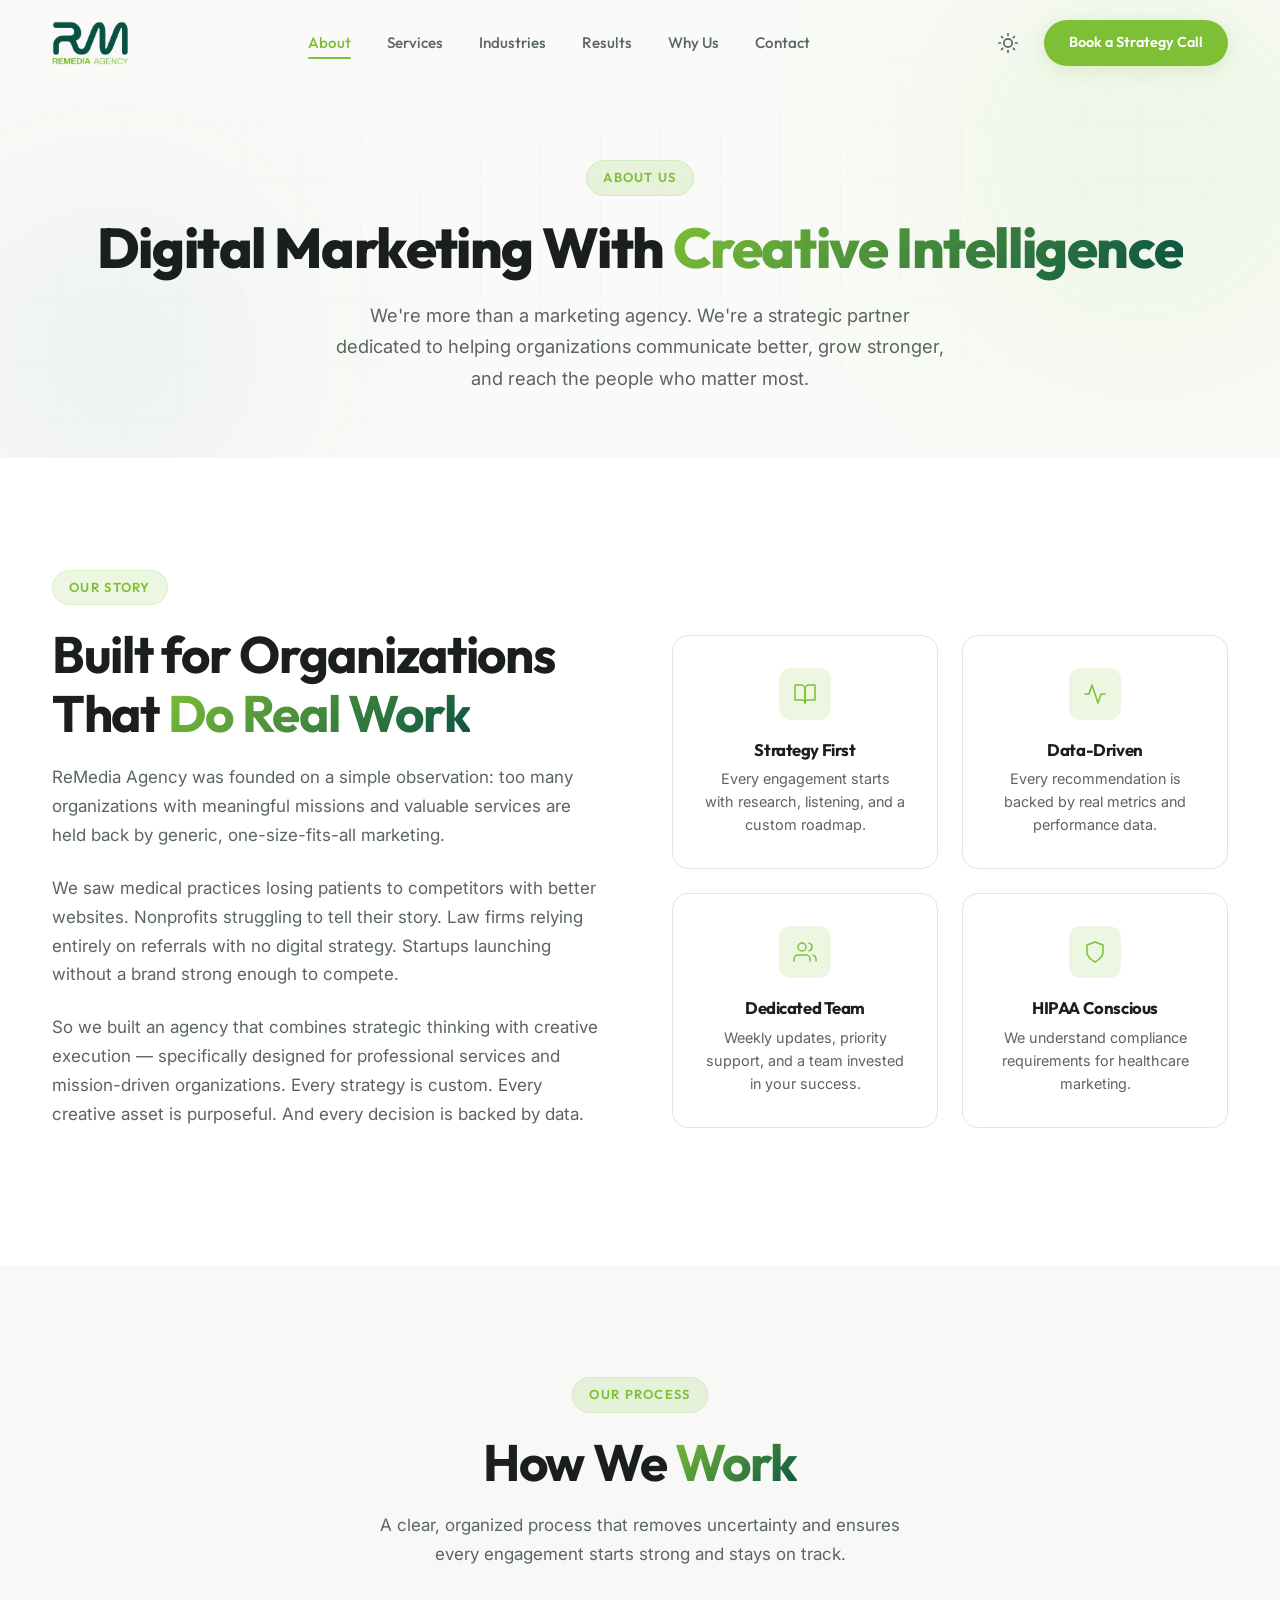
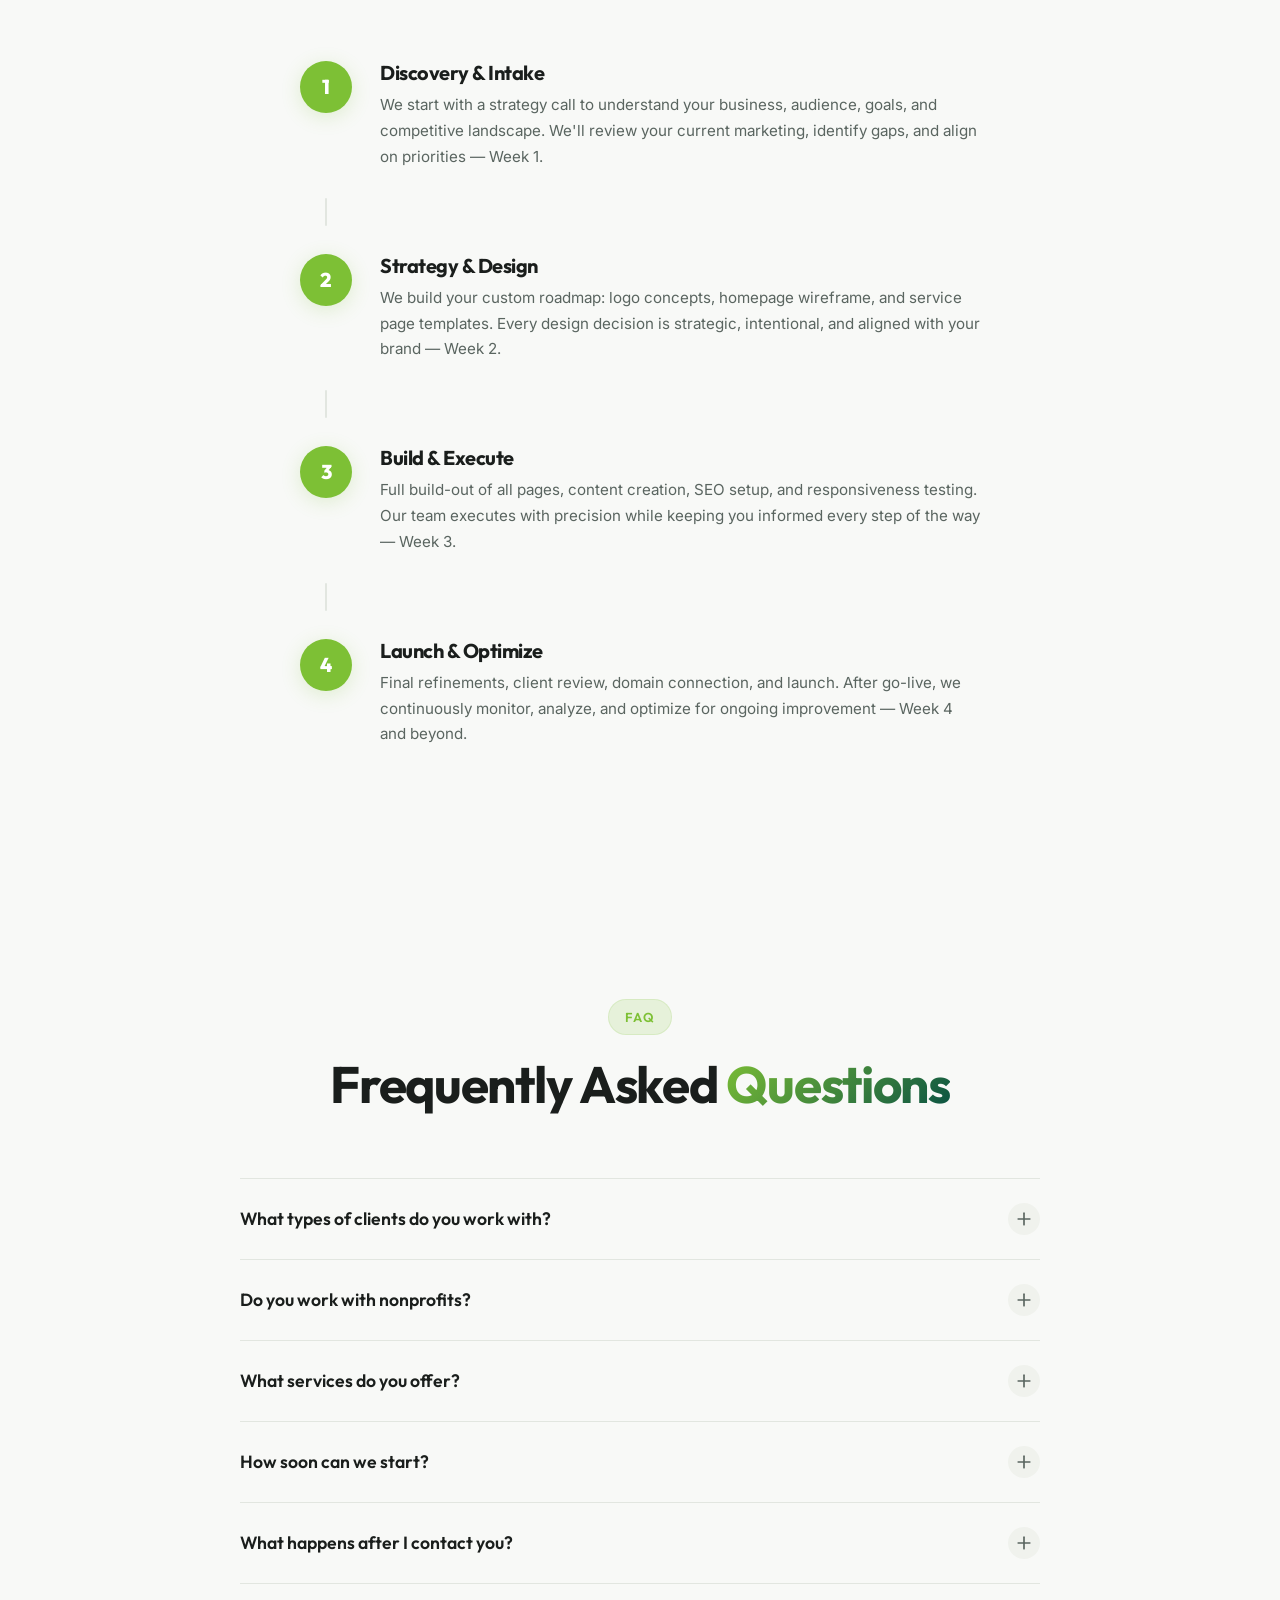
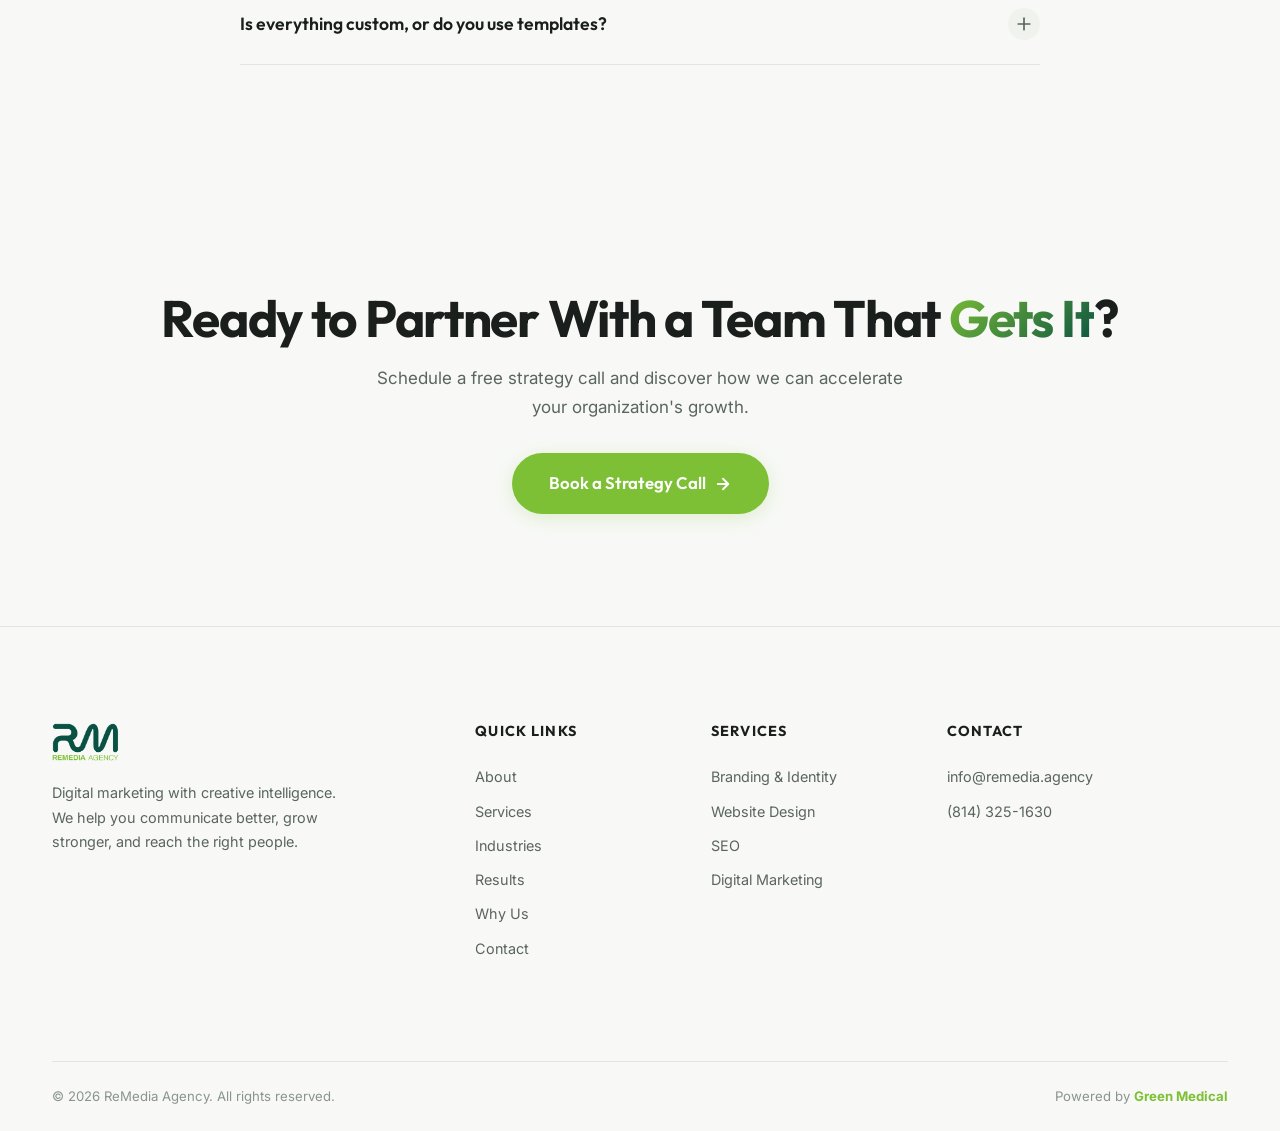
==== commit 71b16dd5: "Update contact email to info@remedia.agency across all pages" ====
--- a/about.html
+++ b/about.html
@@ -3,6 +3,7 @@
 <head>
   <meta charset="UTF-8">
   <meta name="viewport" content="width=device-width, initial-scale=1.0">
+  <link rel="icon" type="image/png" href="Logo-Remedia Agency(FA)-03.png">
   <title>About ReMedia Agency | Our Story, Mission & Process</title>
   <meta name="description" content="Learn about ReMedia Agency — a strategic digital marketing partner for healthcare, professional services, and mission-driven organizations. Discover our process and values.">
   <link rel="preconnect" href="https://fonts.googleapis.com">
@@ -272,7 +273,7 @@
         </div>
         <div class="footer-links">
           <h4>Contact</h4>
-          <a href="mailto:info.remedia.agency@gmail.com">info.remedia.agency@gmail.com</a>
+          <a href="mailto:info@remedia.agency">info@remedia.agency</a>
           <a href="tel:8143251630">(814) 325-1630</a>
         </div>
       </div>
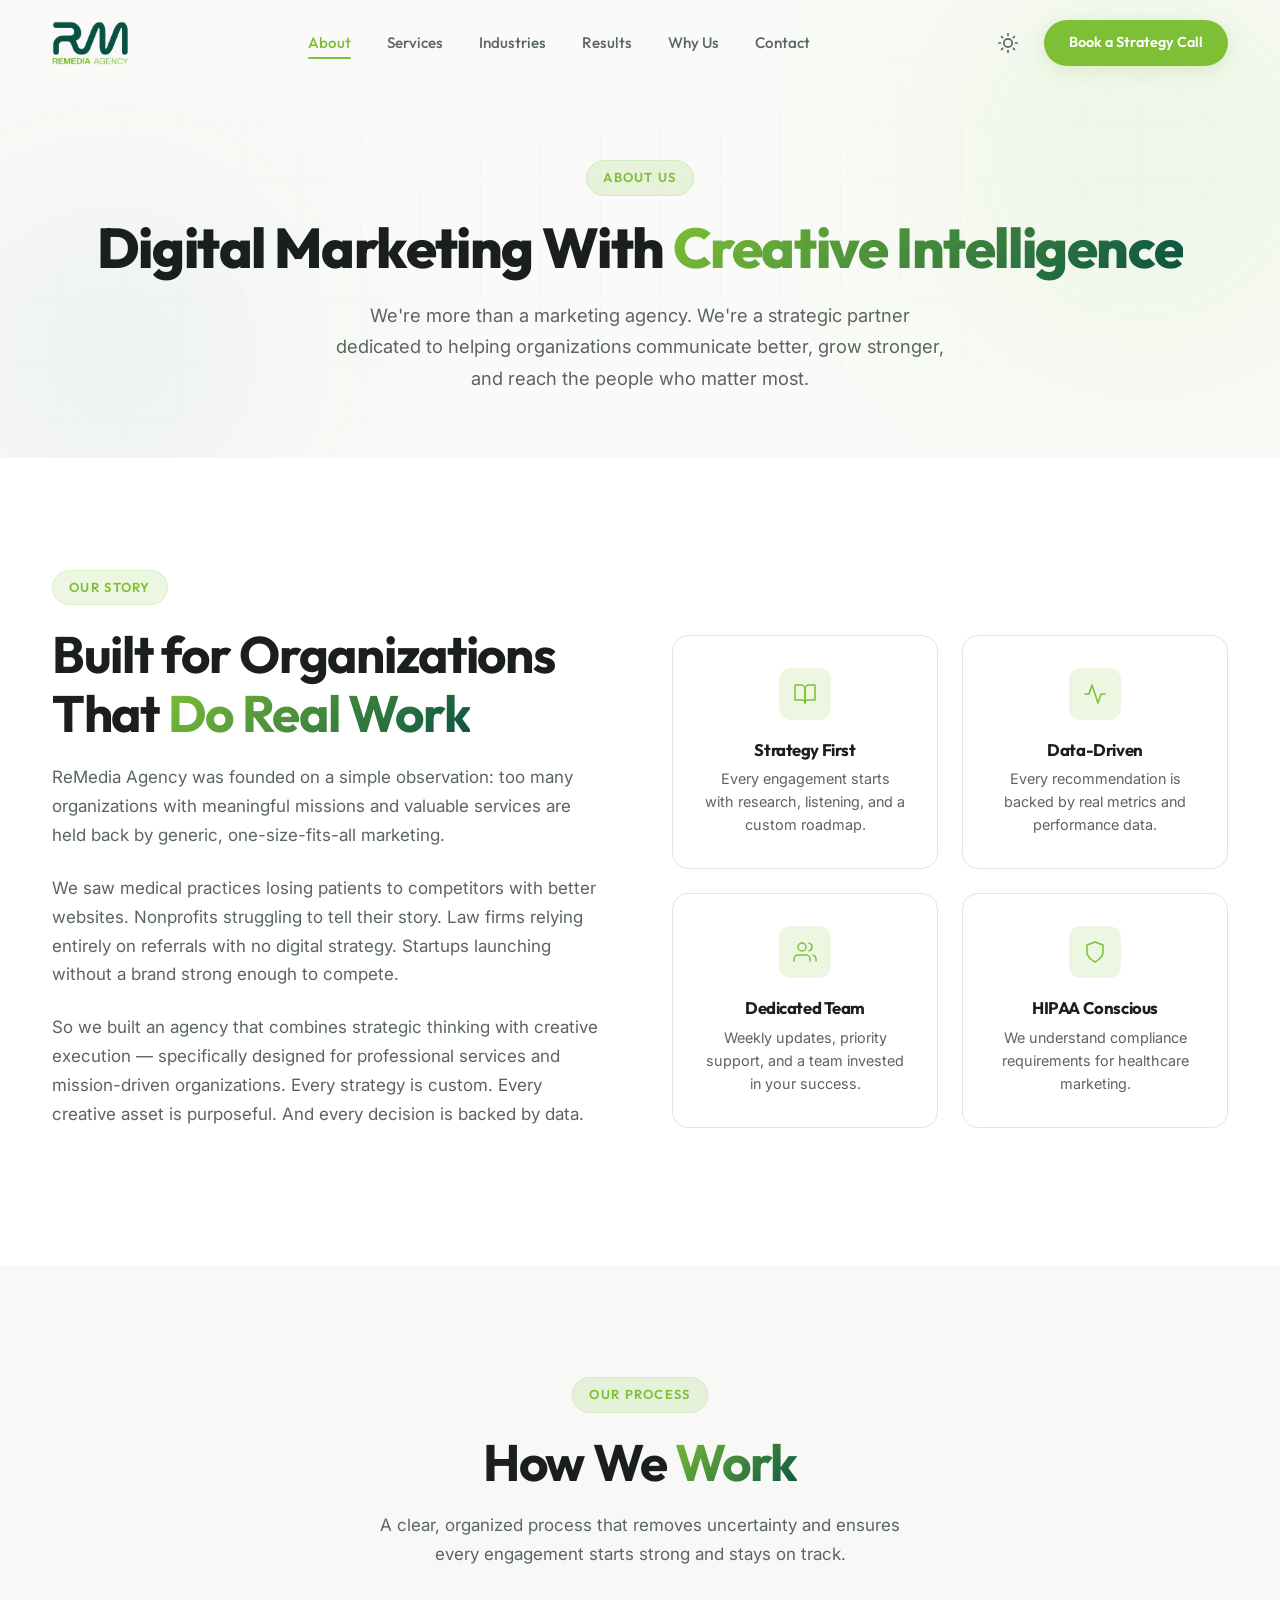
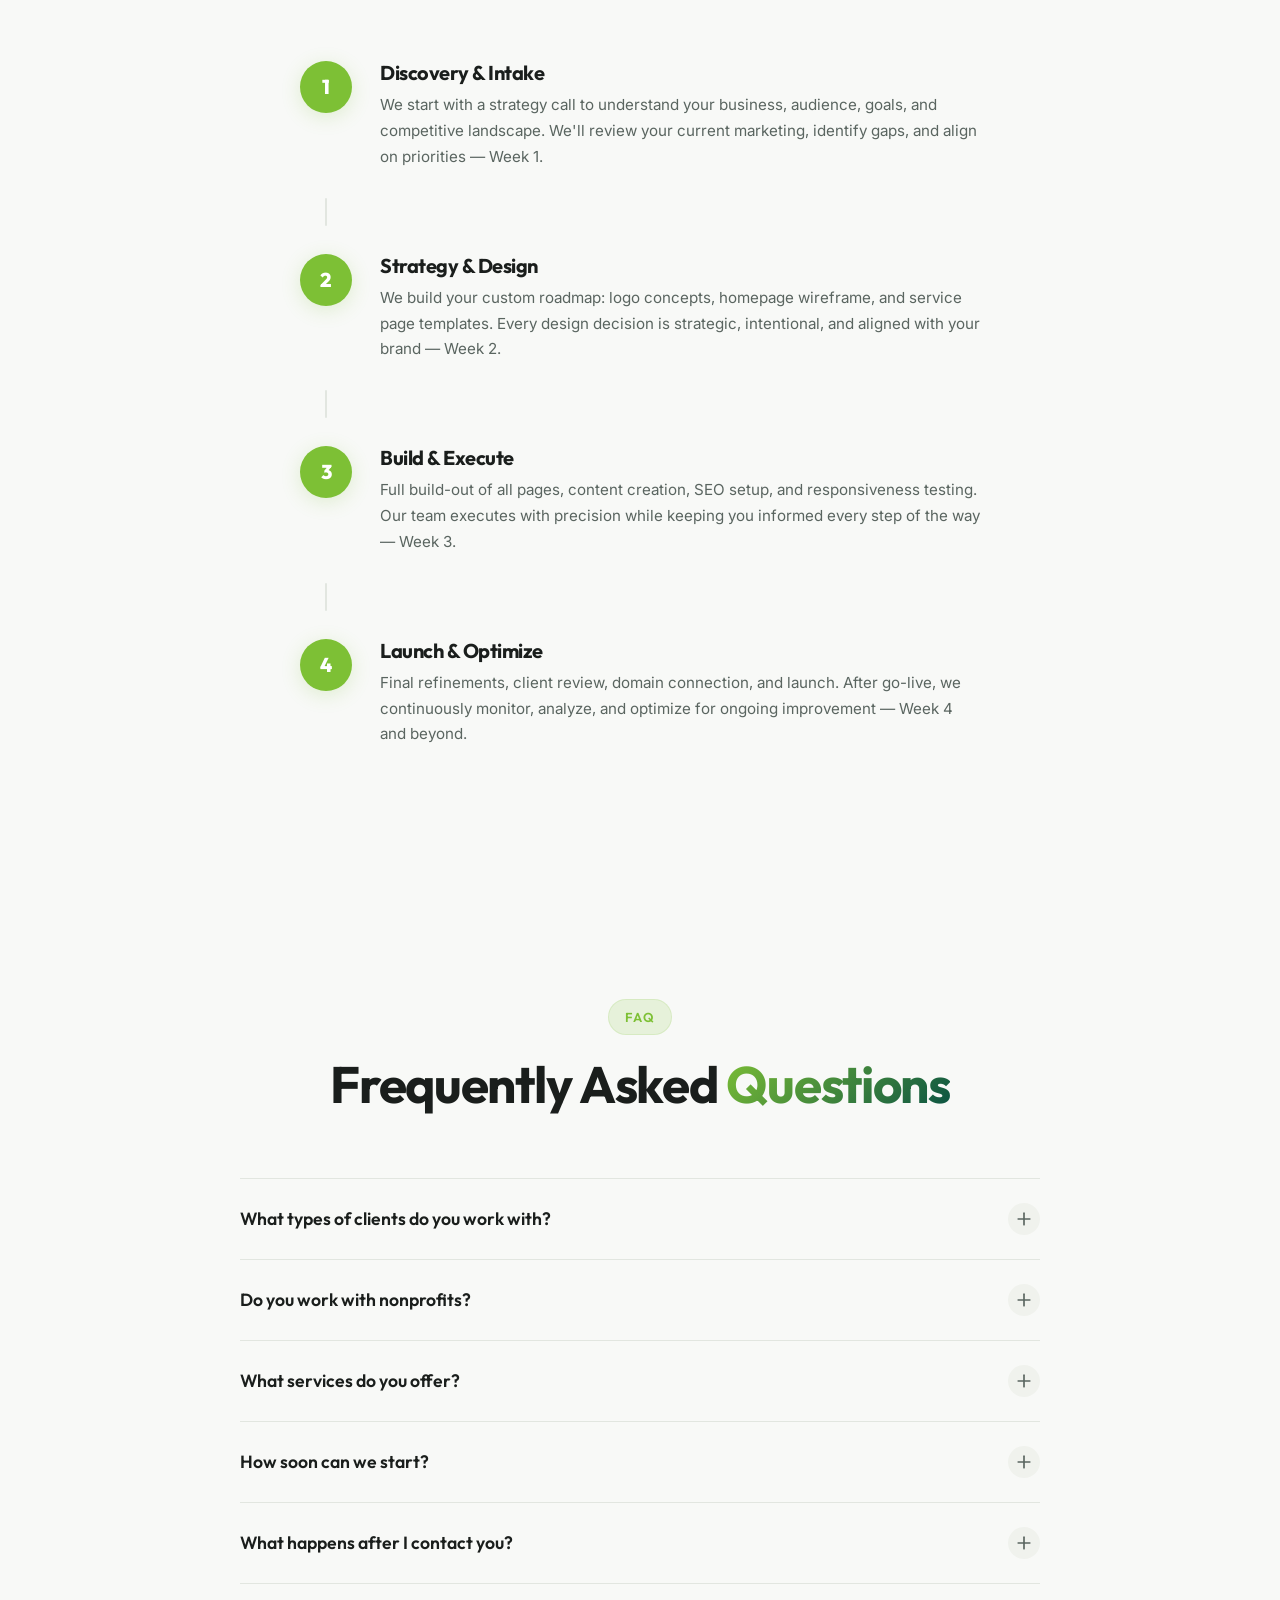
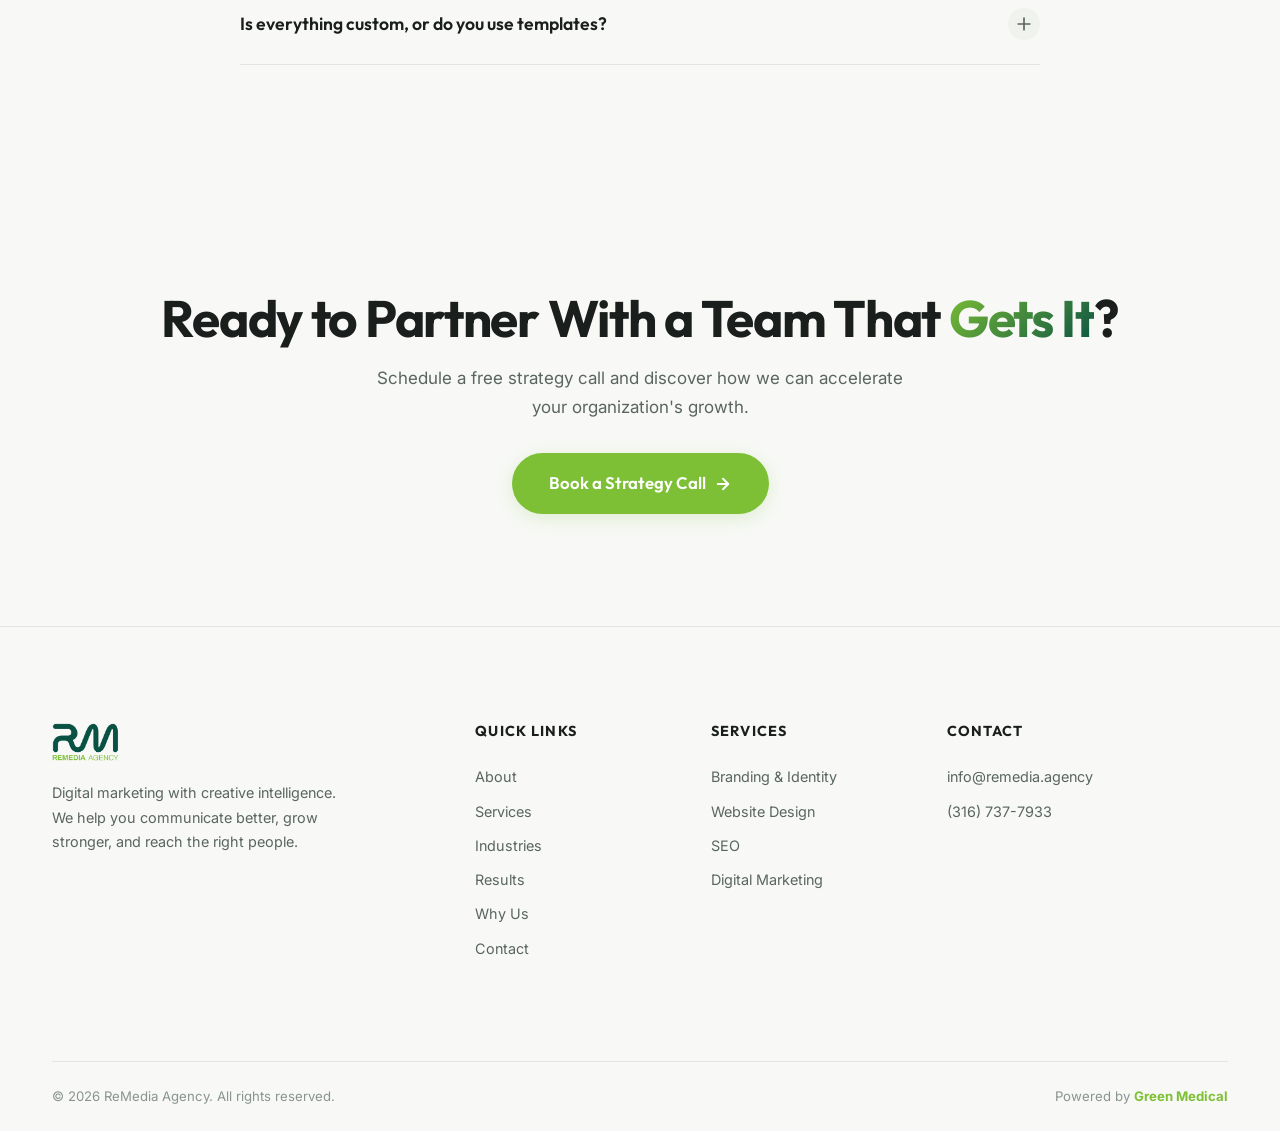
==== commit f7e9dc61: "Update phone number to (316) 737-7933 sitewide" ====
--- a/about.html
+++ b/about.html
@@ -274,7 +274,7 @@
         <div class="footer-links">
           <h4>Contact</h4>
           <a href="mailto:info@remedia.agency">info@remedia.agency</a>
-          <a href="tel:8143251630">(814) 325-1630</a>
+          <a href="tel:3167377933">(316) 737-7933</a>
         </div>
       </div>
       <div class="footer-bottom">
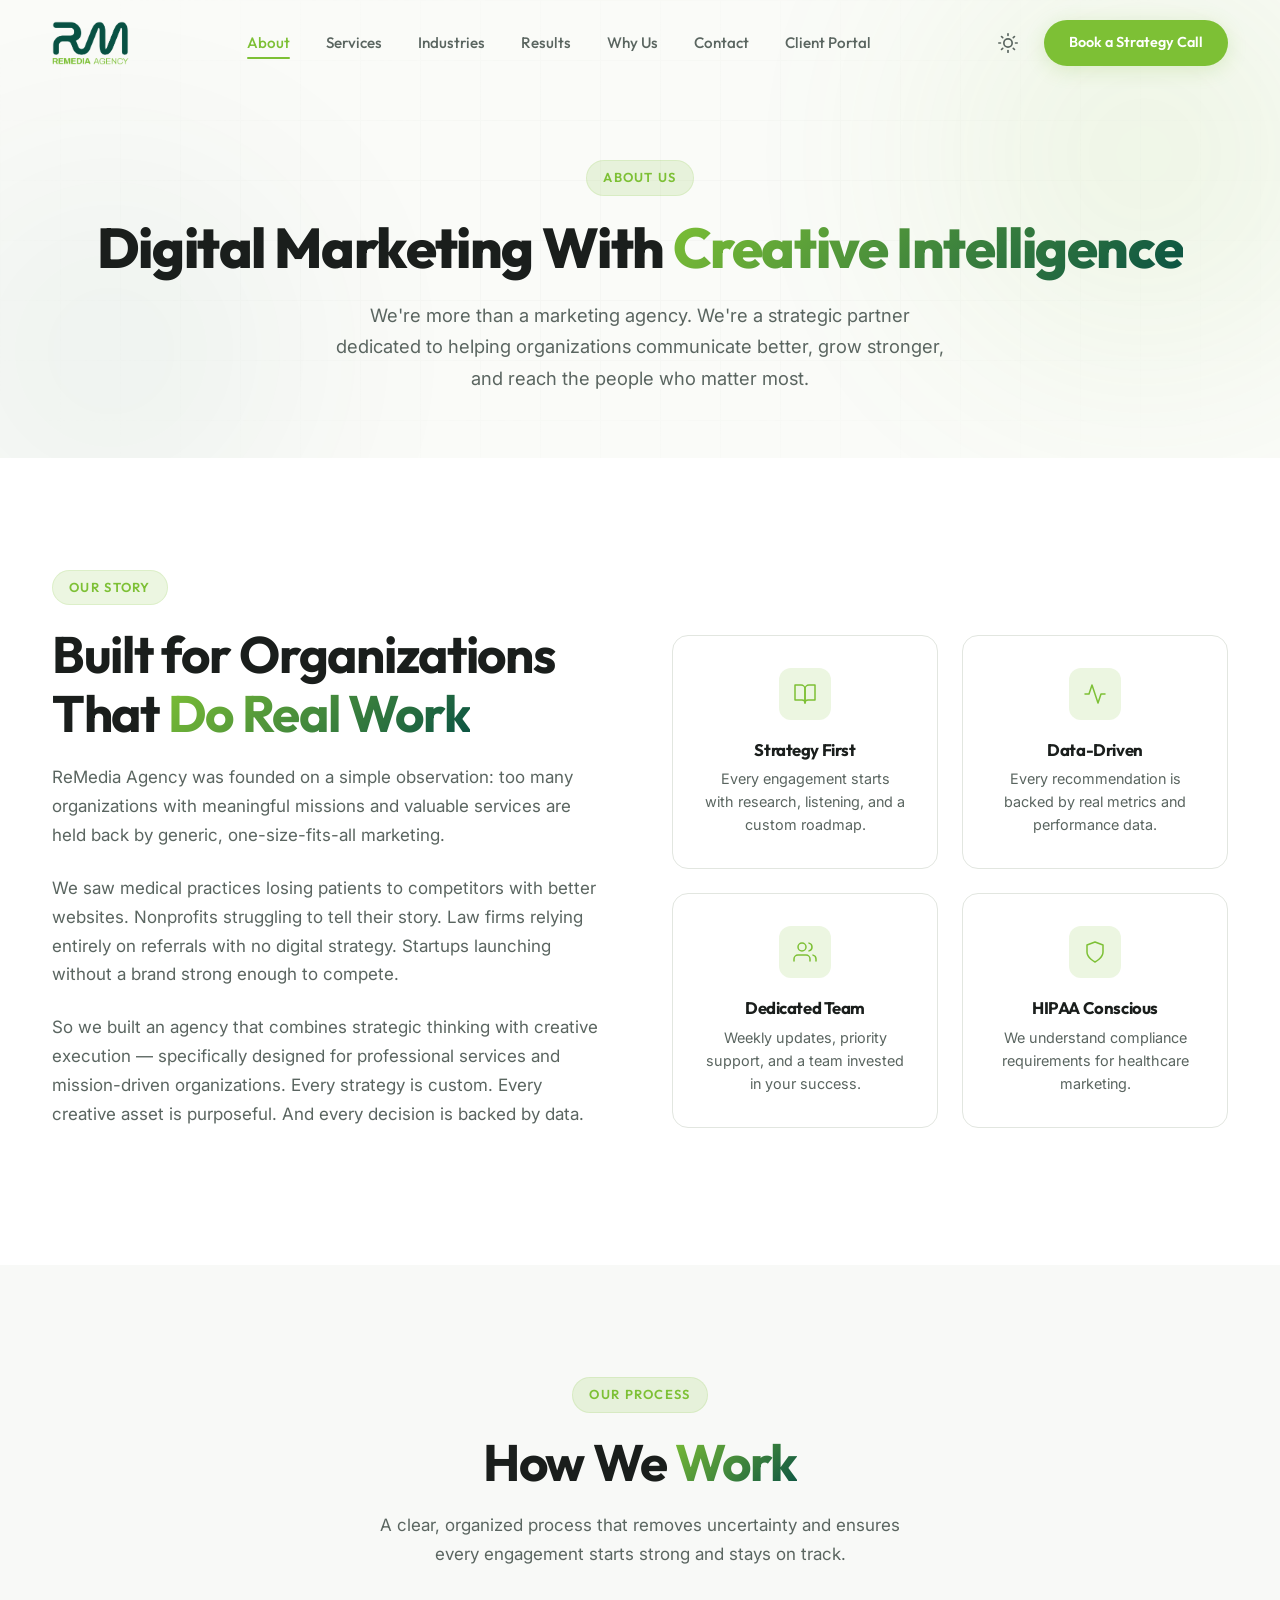
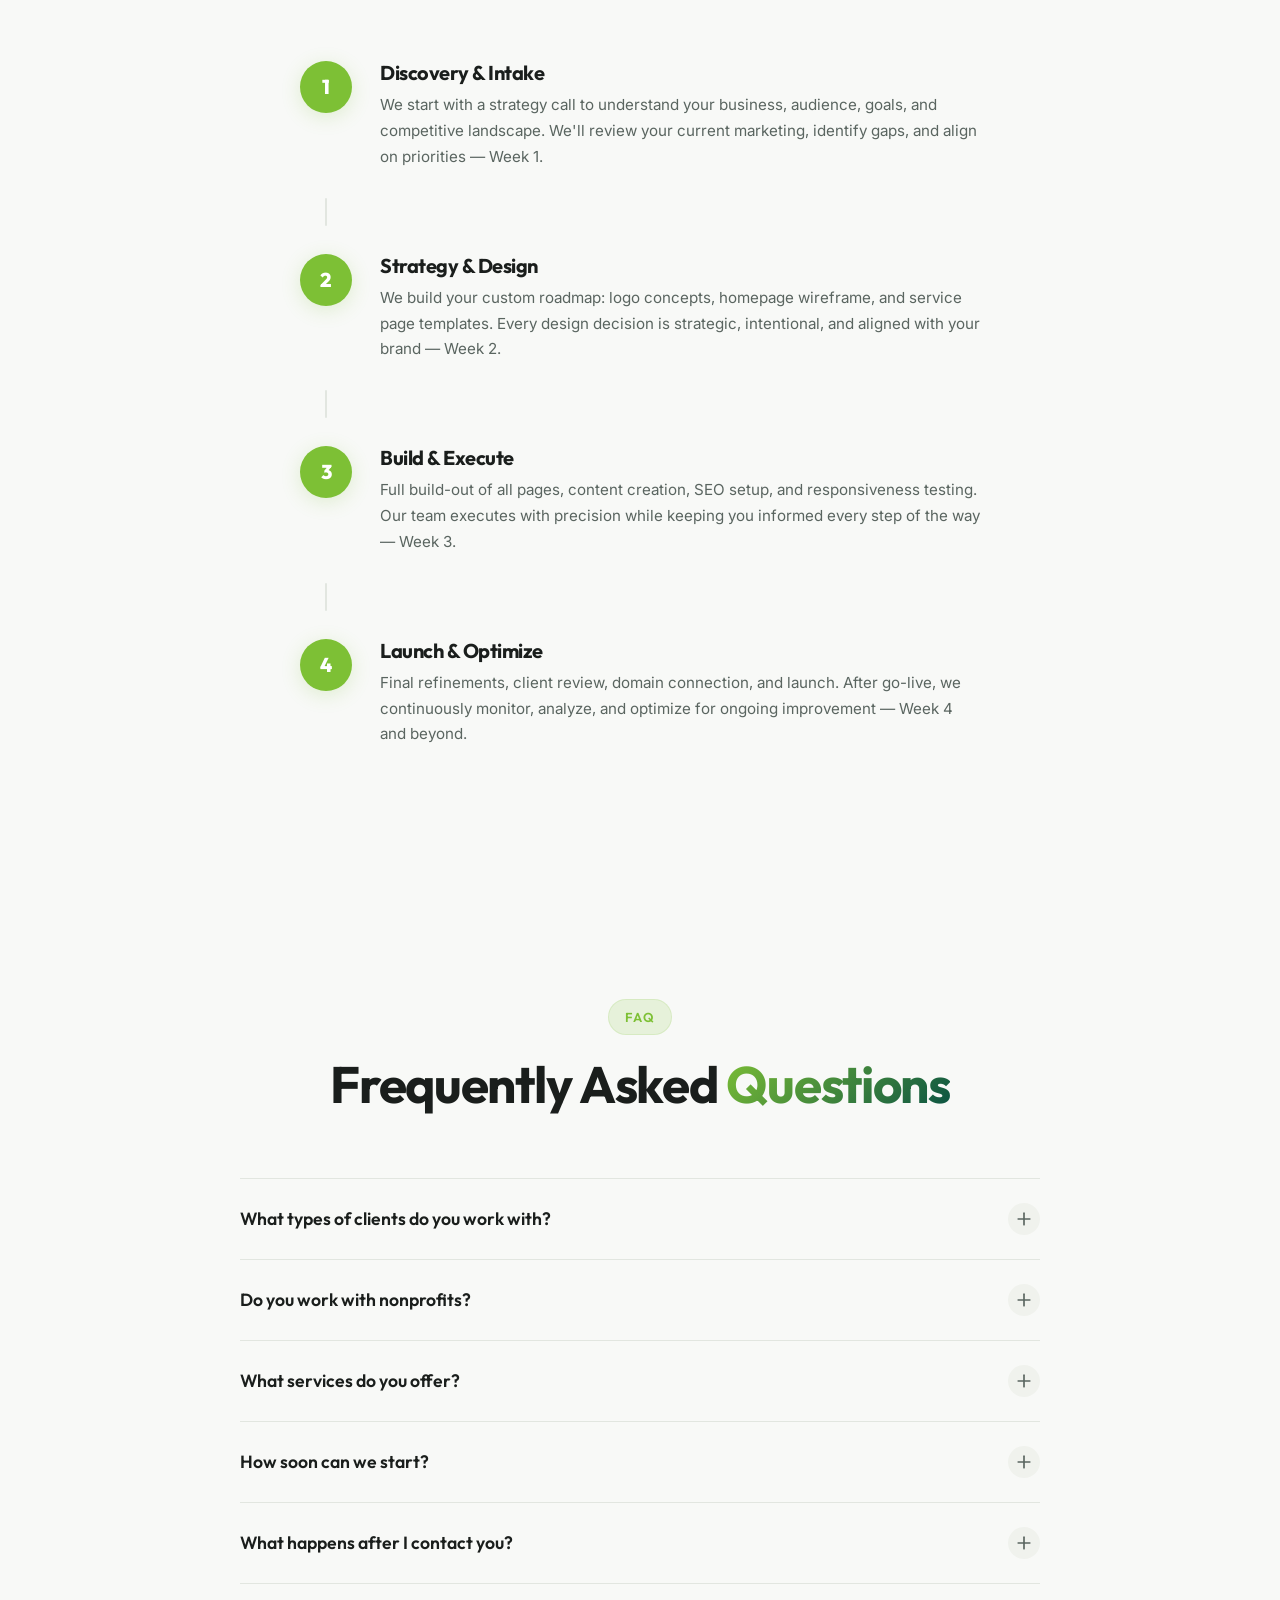
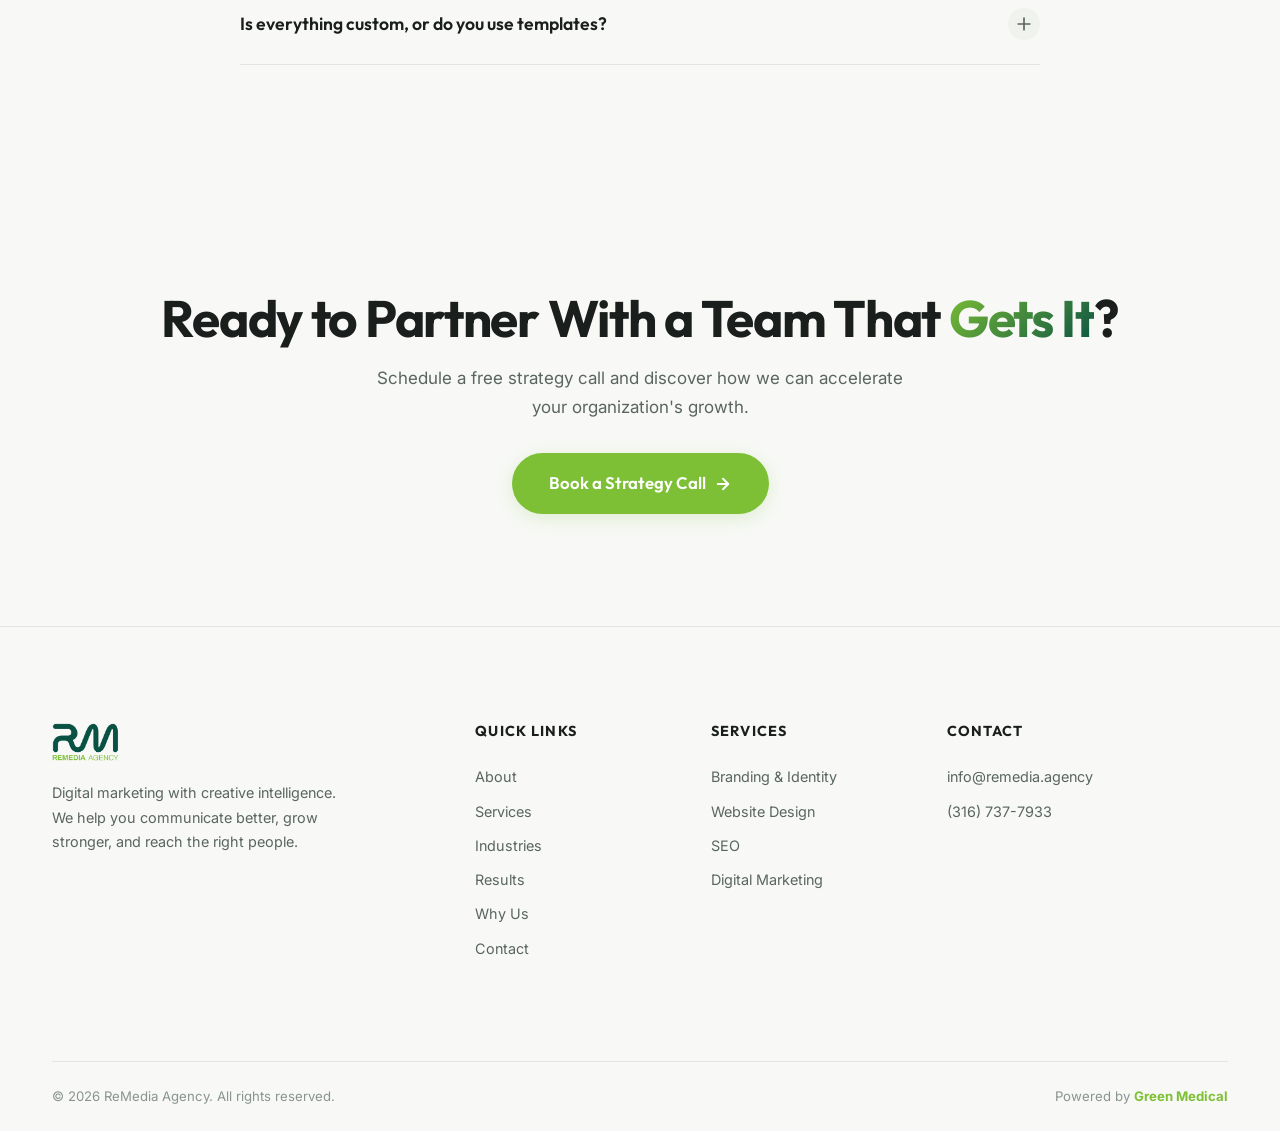
==== commit f4963218: "Update login page to client portal and update nav" ====
--- a/about.html
+++ b/about.html
@@ -26,6 +26,7 @@
         <a href="results.html">Results</a>
         <a href="why-remedia.html">Why Us</a>
         <a href="contact.html">Contact</a>
+        <a href="clientportal.html">Client Portal</a>
       </nav>
       <div class="nav-actions">
         <button class="theme-toggle" id="theme-toggle" aria-label="Toggle dark mode" title="Toggle dark mode">
@@ -46,6 +47,7 @@
         <a href="results.html">Results</a>
         <a href="why-remedia.html">Why Us</a>
         <a href="contact.html">Contact</a>
+        <a href="clientportal.html">Client Portal</a>
         <a href="contact.html" class="btn btn-primary" style="margin-top: 1rem; text-align: center;">Book a Strategy Call</a>
       </nav>
     </div>
